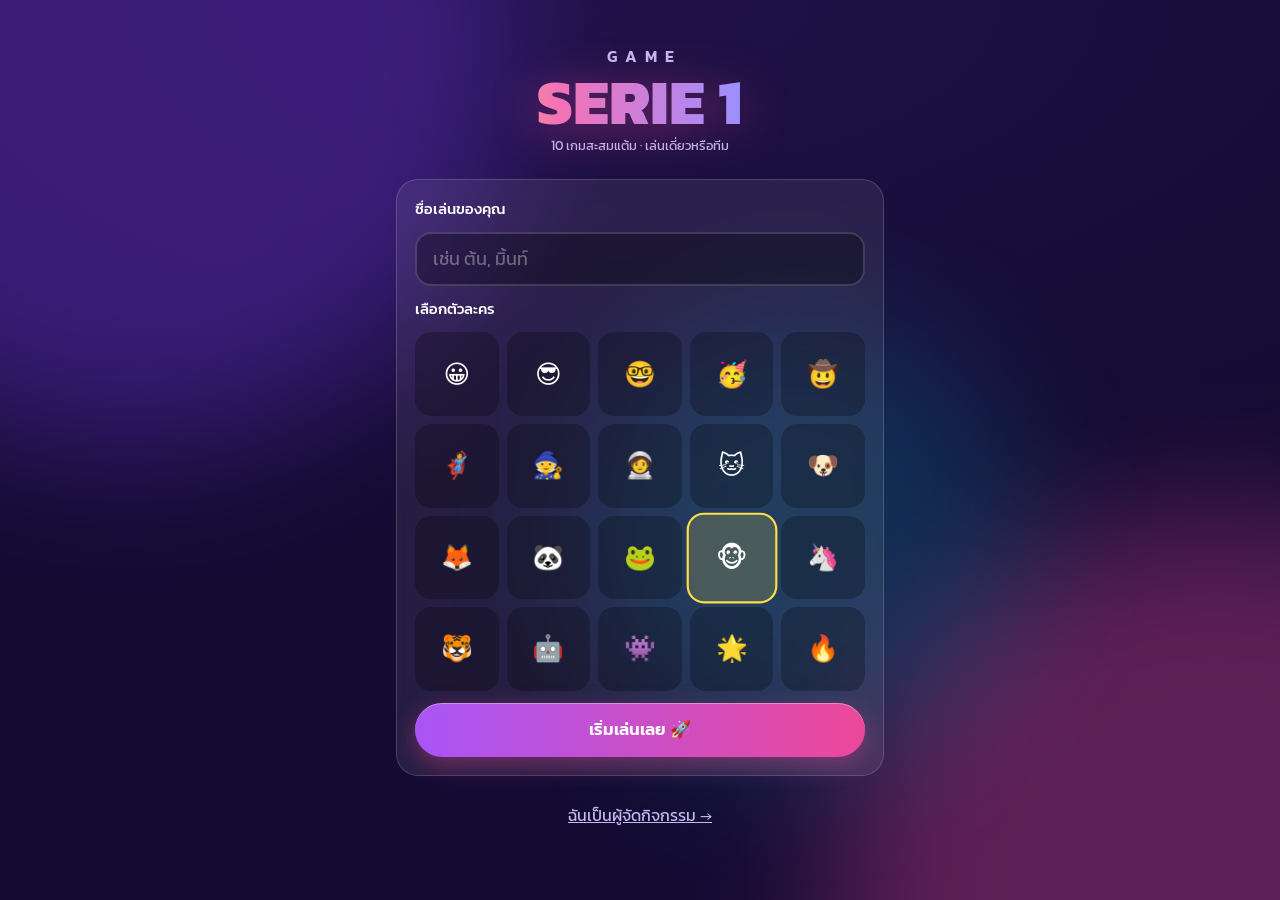
==== index.html @ 81ea7cb1 "Add Game Serie 1: 10 mobile score-collecting mini-games for training events Static PWA (no build ste" ====
<!doctype html>
<html lang="th">
<head>
<meta charset="utf-8">
<meta name="viewport" content="width=device-width, initial-scale=1, viewport-fit=cover">
<meta name="theme-color" content="#140b33">
<title>Game Serie 1 — เกมสะสมแต้มสำหรับงานอบรม</title>
<meta name="description" content="10 มินิเกมสะสมคะแนนสำหรับกิจกรรมฝึกอบรม เล่นเดี่ยวหรือเล่นเป็นทีมได้บนมือถือ">
<link rel="manifest" href="manifest.webmanifest">
<link rel="icon" href="icon.svg" type="image/svg+xml">
<link rel="apple-touch-icon" href="icon.svg">
<link rel="preconnect" href="https://fonts.googleapis.com">
<link rel="preconnect" href="https://fonts.gstatic.com" crossorigin>
<link href="https://fonts.googleapis.com/css2?family=Kanit:wght@400;500;600;800&display=swap" rel="stylesheet">
<link rel="stylesheet" href="css/style.css">
</head>
<body>
<div class="bg" aria-hidden="true"><i></i><i></i><i></i></div>
<main id="app"></main>
<canvas id="fx" aria-hidden="true"></canvas>
<div id="toast" role="status" aria-live="polite"></div>
<noscript>กรุณาเปิดใช้งาน JavaScript เพื่อเล่นเกม</noscript>
<script src="config.js"></script>
<script src="js/vendor/qrcode.js"></script>
<script type="module" src="js/app.js"></script>
</body>
</html>
---- css/style.css ----
/* Game Serie 1 — design system
   โทน: กลางคืนสีม่วงน้ำเงิน + สีสดแบบนีออนรายเกม, กระจกฝ้า, มุมโค้งใหญ่ */
:root {
  --bg: #140b33; --bg2: #1f1147; --ink: #fff; --mute: #c4b8ee;
  --glass: rgb(255 255 255 / .08); --line: rgb(255 255 255 / .16);
  --pri-a: #a855f7; --pri-b: #ec4899; --gold: #fde047; --ok: #22c55e; --no: #ef4444;
  --r: 22px; --tap: 48px;
  --font: 'Kanit', 'Noto Sans Thai', 'Sarabun', system-ui, -apple-system, sans-serif;
  color-scheme: dark;
}
*, *::before, *::after { box-sizing: border-box; }
html { -webkit-text-size-adjust: 100%; }
body {
  margin: 0; min-height: 100dvh; background: var(--bg); color: var(--ink);
  font: 400 1rem/1.45 var(--font); overflow-wrap: anywhere;
  -webkit-tap-highlight-color: transparent; overscroll-behavior: none;
}
h1, h2, p { margin: 0; }
h1, h2 { text-wrap: balance; line-height: 1.2; }
button, input { font: inherit; color: inherit; }
button { cursor: pointer; border: 0; background: none; padding: 0; touch-action: manipulation; }
a { color: inherit; text-decoration: none; }
small { color: var(--mute); font-size: .82rem; }
[hidden] { display: none !important; }
:focus-visible { outline: 3px solid var(--gold); outline-offset: 2px; }

/* พื้นหลังเรืองแสง */
.bg { position: fixed; inset: 0; z-index: -1; overflow: hidden; background: radial-gradient(120% 80% at 50% 0%, var(--bg2), var(--bg) 70%); }
.bg i { position: absolute; width: 60vmax; aspect-ratio: 1; border-radius: 50%; filter: blur(70px); opacity: .34; }
.bg i:nth-child(1) { background: #7c3aed; top: -25vmax; left: -20vmax; }
.bg i:nth-child(2) { background: #ec4899; bottom: -30vmax; right: -25vmax; }
.bg i:nth-child(3) { background: #06b6d4; top: 35%; left: 45%; width: 35vmax; opacity: .2; }
@media (prefers-reduced-motion: no-preference) {
  .bg i { animation: drift 18s ease-in-out infinite alternate; }
  .bg i:nth-child(2) { animation-duration: 23s; animation-direction: alternate-reverse; }
}
@keyframes drift { to { translate: 8vmax 6vmax; scale: 1.15; } }

#app { max-width: 520px; margin: 0 auto; }
.screen {
  min-height: 100dvh; display: flex; flex-direction: column; gap: 16px;
  padding: max(16px, env(safe-area-inset-top)) max(16px, env(safe-area-inset-right)) calc(96px + env(safe-area-inset-bottom)) max(16px, env(safe-area-inset-left));
}
.screen.center { justify-content: center; padding-bottom: 32px; }
.stack { display: flex; flex-direction: column; gap: 12px; }
.center-t { text-align: center; align-items: center; }
.center-t > .btn { align-self: stretch; }

.card { background: var(--glass); border: 1px solid var(--line); border-radius: var(--r); padding: 18px; backdrop-filter: blur(14px); -webkit-backdrop-filter: blur(14px); }
.glow { background: linear-gradient(135deg, rgb(168 85 247 / .35), rgb(236 72 153 / .28)); box-shadow: 0 12px 40px rgb(168 85 247 / .28); }
.h { font-size: 1.05rem; font-weight: 600; color: var(--mute); }
.h1 { font-size: 1.6rem; font-weight: 800; }
.hint { color: var(--mute); font-size: .88rem; text-align: center; text-wrap: pretty; }
.link { text-align: center; color: var(--mute); padding: 12px; text-decoration: underline; }
.err { color: #fda4af; min-height: 1.3em; font-size: .9rem; }
.lbl { font-weight: 500; font-size: .95rem; }

/* โลโก้ */
.logo { text-align: center; display: grid; gap: 2px; margin-bottom: 8px; }
.logo span { letter-spacing: .5em; font-weight: 600; color: var(--mute); padding-left: .5em; }
.logo b { font-size: clamp(2.6rem, 14vw, 4rem); font-weight: 800; line-height: 1; background: linear-gradient(90deg, #fde047, #f472b6, #a78bfa, #38bdf8); -webkit-background-clip: text; background-clip: text; color: transparent; filter: drop-shadow(0 6px 24px rgb(236 72 153 / .45)); }

/* ปุ่ม / ฟอร์ม */
.btn {
  display: flex; align-items: center; justify-content: center; gap: 8px; min-height: 54px; padding: 12px 20px;
  border-radius: 999px; font-weight: 600; font-size: 1.05rem; text-align: center; transition: scale .12s, filter .12s;
}
.btn:active { scale: .96; filter: brightness(1.15); }
.btn.primary { background: linear-gradient(90deg, var(--pri-a), var(--pri-b)); box-shadow: 0 8px 24px rgb(236 72 153 / .4), inset 0 1px 0 rgb(255 255 255 / .35); }
.btn.ghost { background: var(--glass); border: 1px solid var(--line); }
.btn.danger { color: #fda4af; min-height: var(--tap); font-size: .95rem; font-weight: 500; }
.btn.sm { min-height: var(--tap); font-size: .95rem; padding: 8px 18px; }
.row-btns { display: flex; gap: 10px; justify-content: center; flex-wrap: wrap; }
.icon-btn { display: grid; place-items: center; width: var(--tap); height: var(--tap); flex: none; border-radius: 50%; background: var(--glass); border: 1px solid var(--line); font-size: 1.2rem; }
.inp { width: 100%; min-height: 54px; padding: 10px 16px; border-radius: 16px; background: rgb(0 0 0 / .3); border: 2px solid var(--line); font-size: 1.1rem; }
.inp:focus { border-color: var(--pri-a); outline: none; }
.inp::placeholder { color: rgb(255 255 255 / .35); }
.code-inp { text-align: center; font-size: 1.8rem; font-weight: 800; letter-spacing: .3em; text-transform: uppercase; }
input[type=range] { width: 100%; height: var(--tap); accent-color: var(--pri-b); }

.avatars { display: grid; grid-template-columns: repeat(5, 1fr); gap: 8px; }
.av { aspect-ratio: 1; min-height: var(--tap); border-radius: 16px; font-size: 1.6rem; background: rgb(0 0 0 / .25); border: 2px solid transparent; }
.av[aria-checked=true] { border-color: var(--gold); background: rgb(253 224 71 / .18); scale: 1.08; }

.seg { display: flex; padding: 4px; gap: 4px; border-radius: 999px; background: rgb(0 0 0 / .3); border: 1px solid var(--line); }
.seg button { flex: 1; min-height: 44px; border-radius: 999px; font-weight: 500; color: var(--mute); }
.seg button[aria-selected=true], .seg button[aria-checked=true] { background: linear-gradient(90deg, var(--pri-a), var(--pri-b)); color: #fff; }
.stepper { display: flex; align-items: center; justify-content: center; gap: 24px; }
.stepper b { font-size: 2rem; min-width: 2ch; text-align: center; }

.chip { display: inline-flex; align-items: center; gap: 4px; padding: 2px 10px; border-radius: 999px; font-size: .82rem; font-weight: 500; color: var(--c); background: color-mix(in srgb, var(--c) 18%, transparent); border: 1px solid color-mix(in srgb, var(--c) 50%, transparent); }
.badge { display: inline-block; padding: 4px 14px; border-radius: 999px; background: var(--gold); color: #422006; font-weight: 600; }

/* แถบเมนูล่าง */
.tabbar {
  position: fixed; left: 50%; translate: -50% 0; bottom: 0; z-index: 5; width: min(100%, 520px);
  display: grid; grid-template-columns: repeat(4, 1fr); padding: 8px 12px calc(8px + env(safe-area-inset-bottom));
  background: rgb(20 11 51 / .82); backdrop-filter: blur(18px); -webkit-backdrop-filter: blur(18px); border-top: 1px solid var(--line);
}
.tabbar a { display: grid; justify-items: center; gap: 0; min-height: 52px; padding: 4px; border-radius: 16px; font-size: .78rem; color: var(--mute); }
.tabbar a span { font-size: 1.4rem; line-height: 1.2; filter: grayscale(.7); }
.tabbar a[aria-current] { color: #fff; background: var(--glass); font-weight: 600; }
.tabbar a[aria-current] span { filter: none; }

/* หน้าเกม */
.hero { display: flex; align-items: center; justify-content: space-between; gap: 12px; }
.me { display: flex; align-items: center; gap: 12px; min-width: 0; min-height: var(--tap); }
.me b { display: block; font-size: 1.15rem; line-height: 1.2; }
.ava { display: grid; place-items: center; flex: none; width: 52px; height: 52px; border-radius: 50%; font-size: 1.7rem; background: linear-gradient(135deg, var(--pri-a), var(--pri-b)); box-shadow: 0 4px 16px rgb(168 85 247 / .5); }
.ava.sm { width: 36px; height: 36px; font-size: 1.15rem; box-shadow: none; background: rgb(255 255 255 / .12); }
.ava.big { width: 68px; height: 68px; font-size: 2.2rem; }
.total { display: flex; align-items: center; justify-content: space-between; gap: 16px; }
.total b { display: block; font-size: 2.4rem; font-weight: 800; line-height: 1.1; font-variant-numeric: tabular-nums; color: var(--gold); text-shadow: 0 2px 18px rgb(253 224 71 / .45); }
.prog { flex: 1; max-width: 46%; text-align: right; }
.bar { display: block; height: 8px; border-radius: 99px; background: rgb(0 0 0 / .35); overflow: hidden; margin-top: 6px; }
.bar i { display: block; height: 100%; border-radius: 99px; background: linear-gradient(90deg, var(--c, #fde047), var(--c, #f472b6)); transition: width .5s; }

.games { display: grid; grid-template-columns: repeat(2, minmax(0, 1fr)); gap: 12px; }
.game {
  position: relative; display: flex; flex-direction: column; gap: 2px; min-height: 168px; padding: 14px; border-radius: var(--r); overflow: hidden;
  background: linear-gradient(145deg, var(--a), var(--b)); box-shadow: 0 10px 26px color-mix(in srgb, var(--b) 40%, transparent), inset 0 1px 0 rgb(255 255 255 / .4);
  transition: scale .12s;
}
.game::before { content: ''; position: absolute; width: 130px; aspect-ratio: 1; right: -40px; top: -40px; border-radius: 50%; background: rgb(255 255 255 / .18); }
.game:active { scale: .96; }
.g-ico { font-size: 2.6rem; line-height: 1.1; filter: drop-shadow(0 4px 6px rgb(0 0 0 / .3)); }
.g-tag { position: absolute; top: 12px; right: 12px; padding: 2px 10px; border-radius: 99px; background: rgb(0 0 0 / .28); font-size: .72rem; }
.game b { font-size: 1.08rem; font-weight: 600; line-height: 1.25; text-shadow: 0 1px 4px rgb(0 0 0 / .3); }
.game small { color: rgb(255 255 255 / .88); line-height: 1.3; font-size: .78rem; }
.g-best { margin-top: auto; padding-top: 6px; font-size: .82rem; font-weight: 500; font-variant-numeric: tabular-nums; }
.stars { color: var(--gold); letter-spacing: 1px; }
@media (prefers-reduced-motion: no-preference) {
  .game { animation: rise .45s both; animation-delay: calc(var(--i) * 40ms); }
  .pop { animation: pop .3s cubic-bezier(.3, 1.5, .5, 1) both; }
}
@keyframes rise { from { opacity: 0; translate: 0 18px; } }
@keyframes pop { from { opacity: 0; scale: .85; } }

/* ---------- เล่นเกม ---------- */
.play { padding-bottom: max(16px, env(safe-area-inset-bottom)); gap: 10px; height: 100dvh; }
.hud { display: flex; align-items: center; gap: 12px; }
.hud-t { flex: 1; min-width: 0; }
.hud-t b { display: block; font-size: 1.05rem; font-weight: 600; }
.hud-t small { display: block; min-height: 1.3em; color: var(--gold); }
.hud-s { text-align: right; }
.hud-s small { display: block; line-height: 1; }
.hud-s b { display: inline-block; font-size: 1.7rem; font-weight: 800; line-height: 1.1; font-variant-numeric: tabular-nums; color: var(--gold); }
.bump { animation: bump .25s; }
@keyframes bump { 40% { scale: 1.3; } }
.tbar { height: 10px; border-radius: 99px; background: rgb(0 0 0 / .35); overflow: hidden; }
.tbar i { display: block; height: 100%; border-radius: 99px; transform-origin: left; transform: scaleX(0); background: linear-gradient(90deg, var(--a), var(--b)); transition: transform .1s linear; }
.tbar i.low { background: var(--no); }
.stage { flex: 1; min-height: 0; display: flex; flex-direction: column; justify-content: center; gap: 14px; position: relative; }
.shake { animation: shake .3s; }
@keyframes shake { 25% { translate: -7px 0; } 50% { translate: 7px 0; } 75% { translate: -4px 0; } }
.float { position: fixed; z-index: 20; pointer-events: none; font-weight: 800; font-size: 1.6rem; translate: -50% -50%; text-shadow: 0 2px 8px rgb(0 0 0 / .6); animation: floatUp .8s ease-out forwards; }
@keyframes floatUp { to { translate: -50% -110px; opacity: 0; } }

.intro, .result { text-align: center; display: flex; flex-direction: column; align-items: center; gap: 10px; }
.intro > .btn, .result .stack { align-self: stretch; }
.intro-ico { display: grid; place-items: center; width: 96px; height: 96px; border-radius: 30px; font-size: 3.4rem; background: linear-gradient(145deg, var(--a), var(--b)); box-shadow: 0 12px 32px color-mix(in srgb, var(--b) 50%, transparent); }
.intro h1 { font-size: 1.7rem; font-weight: 800; }
.intro p { color: #e9e3ff; text-wrap: pretty; }
.goal { display: flex; gap: 8px; flex-wrap: wrap; justify-content: center; font-size: .8rem; }
.goal > span { padding: 4px 10px; border-radius: 99px; background: rgb(0 0 0 / .3); }
.count { align-self: center; font-size: 8rem; font-weight: 800; line-height: 1; background: linear-gradient(180deg, #fff, var(--gold)); -webkit-background-clip: text; background-clip: text; color: transparent; }
.r-stars { font-size: 3.4rem; line-height: 1; color: rgb(255 255 255 / .18); display: flex; gap: 6px; }
.r-stars .on { color: var(--gold); text-shadow: 0 0 24px rgb(253 224 71 / .7); }
@media (prefers-reduced-motion: no-preference) { .r-stars .on { animation: pop .4s cubic-bezier(.3, 1.8, .5, 1) both; animation-delay: calc(var(--d) * .18s + .2s); } }
.r-score { font-size: 4rem; font-weight: 800; line-height: 1; font-variant-numeric: tabular-nums; }
.r-total b { color: var(--gold); }

/* องค์ประกอบร่วมของเกม */
.q-card { padding: 20px; border-radius: var(--r); text-align: center; background: linear-gradient(145deg, color-mix(in srgb, var(--a) 55%, transparent), color-mix(in srgb, var(--b) 45%, transparent)); border: 1px solid var(--line); }
.q-card p { font-size: 1.25rem; font-weight: 600; text-wrap: balance; }
.opts { display: grid; gap: 10px; }
.opts.two { grid-template-columns: 1fr 1fr; }
.opt { min-height: 58px; padding: 10px 16px; border-radius: 18px; font-size: 1.02rem; font-weight: 500; text-align: left; background: var(--glass); border: 2px solid var(--line); transition: scale .1s, background .15s; }
.opt:active { scale: .97; }
.opt.num, .opt.swatch { text-align: center; font-size: 1.5rem; font-weight: 800; min-height: 76px; }
.opt.swatch { display: flex; align-items: center; justify-content: center; gap: 10px; font-size: 1.2rem; font-weight: 600; }
.opt.swatch i { width: 30px; height: 30px; border-radius: 50%; border: 2px solid #fff; }
.opt.ok { background: var(--ok); border-color: #bbf7d0; color: #052e16; }
.opt.no { background: var(--no); border-color: #fecaca; }
.opt:disabled:not(.ok, .no) { opacity: .5; }
.big-q { text-align: center; font-size: clamp(3rem, 18vw, 5rem); font-weight: 800; line-height: 1.3; padding: 16px 0; }
.big-q.stroke { text-shadow: 0 4px 24px rgb(0 0 0 / .5); }

/* จับคู่ */
.mem-grid { display: grid; grid-template-columns: repeat(4, 1fr); gap: 10px; perspective: 800px; }
.mem { aspect-ratio: 3/4; }
.mem-in { position: relative; display: block; width: 100%; height: 100%; transform-style: preserve-3d; transition: transform .3s; }
.mem.on .mem-in { transform: rotateY(180deg); }
.mem-f, .mem-b { position: absolute; inset: 0; display: grid; place-items: center; border-radius: 16px; backface-visibility: hidden; -webkit-backface-visibility: hidden; font-size: 2.2rem; }
.mem-f { background: linear-gradient(145deg, var(--a), var(--b)); font-weight: 800; color: rgb(255 255 255 / .6); box-shadow: inset 0 1px 0 rgb(255 255 255 / .4); }
.mem-b { background: #fff; transform: rotateY(180deg); }
.mem.done .mem-b { background: #bbf7d0; box-shadow: 0 0 0 3px var(--ok); }

/* ปฏิกิริยา */
.react-pad { flex: 1; display: flex; flex-direction: column; align-items: center; justify-content: center; gap: 8px; border-radius: 32px; border: 3px solid var(--line); background: var(--glass); touch-action: none; user-select: none; -webkit-user-select: none; }
.react-pad b { font-size: 3.4rem; font-weight: 800; }
.react-pad small { color: #fff; font-size: 1rem; }
.react-pad.wait { background: #b91c1c; }
.react-pad.go { background: #16a34a; box-shadow: 0 0 60px rgb(34 197 94 / .7); }
.react-pad.early { background: #92400e; }
.react-pad.hit { background: #1d4ed8; }

/* สลับอักษร */
.slots, .tiles { display: flex; flex-wrap: wrap; justify-content: center; gap: 8px; }
.slot { display: grid; place-items: center; min-width: 46px; height: 58px; padding: 0 6px; border-radius: 12px; border: 2px dashed var(--line); font-size: 1.7rem; font-weight: 600; }
.slot.fill { border-style: solid; background: rgb(255 255 255 / .14); }
.slots.ok .slot { background: var(--ok); border-color: #bbf7d0; }
.tile { min-width: 56px; height: 64px; padding: 0 10px; border-radius: 16px; font-size: 1.9rem; font-weight: 600; color: #1e1b4b; background: #fff; box-shadow: 0 5px 0 #a5b4fc; }
.tile:active { translate: 0 3px; box-shadow: 0 2px 0 #a5b4fc; }
.tile:disabled { opacity: .18; box-shadow: none; }

/* จำลำดับ */
.seq-msg { text-align: center; font-size: 1.3rem; font-weight: 600; min-height: 1.6em; }
.seq-grid { display: grid; grid-template-columns: repeat(3, 1fr); gap: 12px; }
.seq { aspect-ratio: 1; border-radius: 26px; font-size: 3rem; background: var(--glass); border: 2px solid var(--line); opacity: .55; transition: scale .1s, opacity .1s; touch-action: none; }
.seq.lit { opacity: 1; scale: 1.08; background: rgb(255 255 255 / .9); box-shadow: 0 0 40px #fff; }
.seq.wrong { background: var(--no); opacity: 1; }

/* ตาไว */
.odd-grid { display: grid; grid-template-columns: repeat(var(--n), 1fr); gap: 8px; padding: 12px; border-radius: var(--r); background: rgb(0 0 0 / .28); }
.odd { aspect-ratio: 1; border-radius: 14px; touch-action: none; }

/* ล่าดาว */
.field { position: relative; flex: 1; border-radius: var(--r); background: rgb(0 0 0 / .28); border: 1px solid var(--line); overflow: hidden; touch-action: none; }
.target { position: absolute; width: 68px; height: 68px; font-size: 2.9rem; line-height: 1; display: grid; place-items: center; touch-action: none; animation: blink linear both; }
@keyframes blink { 0% { scale: 0; } 12% { scale: 1.1; } 20%, 80% { scale: 1; opacity: 1; } 100% { scale: .3; opacity: 0; } }
.target.hit { animation: none; scale: 1.6; opacity: 0; transition: scale .15s, opacity .15s; }

/* เรียงเลข */
.ord-grid { display: grid; grid-template-columns: repeat(5, 1fr); gap: 8px; }
.ord { aspect-ratio: 1; border-radius: 16px; font-size: 1.5rem; font-weight: 800; background: linear-gradient(145deg, color-mix(in srgb, var(--a) 70%, #000), color-mix(in srgb, var(--b) 60%, #000)); box-shadow: inset 0 1px 0 rgb(255 255 255 / .3); touch-action: none; }
.ord:disabled { background: rgb(255 255 255 / .06); color: transparent; box-shadow: none; }

/* ---------- ห้อง / กระดาน ---------- */
.code { font-size: clamp(2.6rem, 15vw, 4rem); font-weight: 800; letter-spacing: .18em; padding-left: .18em; line-height: 1.1; color: var(--gold); text-shadow: 0 4px 24px rgb(253 224 71 / .4); }
.teams { display: grid; grid-template-columns: repeat(3, 1fr); gap: 8px; align-self: stretch; }
.team { display: grid; justify-items: center; padding: 8px 4px; min-height: 72px; border-radius: 16px; font-size: .86rem; font-weight: 500; background: color-mix(in srgb, var(--c) 14%, transparent); border: 2px solid color-mix(in srgb, var(--c) 35%, transparent); }
.team span { font-size: 1.8rem; line-height: 1.2; }
.team[aria-checked=true] { background: var(--c); color: #1e1b4b; border-color: #fff; scale: 1.05; font-weight: 600; }

.ranks { list-style: none; margin: 0; padding: 0; display: grid; gap: 8px; }
.rank { display: flex; align-items: center; gap: 10px; padding: 10px 14px; border-radius: 18px; background: var(--glass); border: 1px solid var(--line); border-left: 5px solid var(--c, var(--line)); }
.rank.me { background: rgb(253 224 71 / .16); border-color: var(--gold); }
.pos { flex: none; width: 34px; text-align: center; font-size: 1.3rem; font-weight: 800; }
.who { flex: 1; min-width: 0; display: flex; align-items: center; gap: 8px; flex-wrap: wrap; }
.grow { flex: 1; min-width: 0; display: block; }
.grow small { display: block; }
.rank > b { font-size: 1.25rem; font-weight: 800; font-variant-numeric: tabular-nums; color: var(--gold); }
.live { font-size: .8rem; color: #f87171; vertical-align: middle; }

.qr { width: min(64vw, 260px); aspect-ratio: 1; padding: 10px; border-radius: 20px; background: #fff; }
.qr svg { display: block; width: 100%; height: 100%; }
.bonus summary { min-height: var(--tap); display: flex; align-items: center; font-weight: 600; cursor: pointer; }
.bn-row { display: flex; align-items: center; gap: 6px; flex-wrap: wrap; padding: 8px 0; border-top: 1px solid var(--line); }
.bn-row > span { flex: 1 1 100%; font-weight: 500; color: var(--c); }
.pill { flex: 1; min-height: 44px; min-width: 44px; padding: 0 6px; border-radius: 12px; background: rgb(0 0 0 / .3); border: 1px solid var(--line); font-weight: 600; font-variant-numeric: tabular-nums; }
.pill.val { flex: 1.4; color: var(--gold); border-color: var(--gold); }

.host { gap: 20px; }
.host-join { display: flex; flex-direction: column; gap: 10px; }
.host-board { display: flex; flex-direction: column; gap: 12px; }
/* จอโปรเจกเตอร์ / แท็บเล็ต: QR ซ้าย คะแนนขวา */
@media (min-width: 900px) {
  body.wide #app { max-width: 1280px; }
  body.wide .host { display: grid; grid-template-columns: 380px 1fr; align-items: start; gap: 32px; padding-top: 32px; }
  body.wide .host-join { position: sticky; top: 32px; }
  body.wide .host-board .rank { padding: 16px 22px; font-size: 1.3rem; }
  body.wide .host-board .rank > b { font-size: 2rem; }
  body.wide .host-board .pos { font-size: 1.8rem; width: 48px; }
}

#fx { position: fixed; inset: 0; width: 100%; height: 100%; pointer-events: none; z-index: 30; }
#toast { position: fixed; left: 50%; bottom: calc(110px + env(safe-area-inset-bottom)); translate: -50% 20px; z-index: 40; padding: 10px 20px; border-radius: 99px; background: #fff; color: #1e1b4b; font-weight: 500; opacity: 0; pointer-events: none; transition: opacity .2s, translate .2s; max-width: 90vw; }
#toast.show { opacity: 1; translate: -50% 0; }
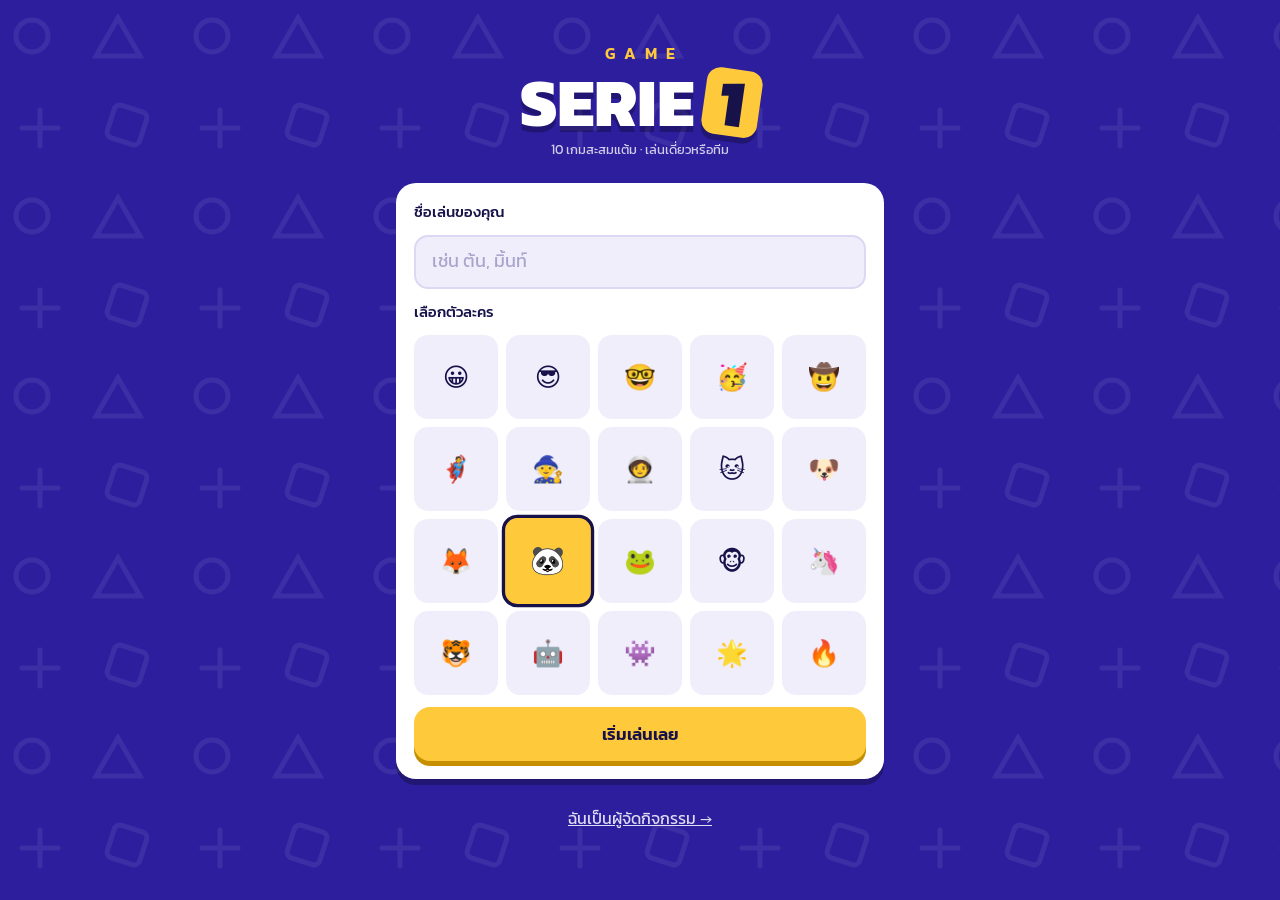
==== commit 0e8d60a3: "Redesign UI as flat game-show style and add live polls/surveys - New design system: flat saturated c" ====
--- a/index.html
+++ b/index.html
@@ -3,7 +3,7 @@
 <head>
 <meta charset="utf-8">
 <meta name="viewport" content="width=device-width, initial-scale=1, viewport-fit=cover">
-<meta name="theme-color" content="#140b33">
+<meta name="theme-color" content="#2d1e9e">
 <title>Game Serie 1 — เกมสะสมแต้มสำหรับงานอบรม</title>
 <meta name="description" content="10 มินิเกมสะสมคะแนนสำหรับกิจกรรมฝึกอบรม เล่นเดี่ยวหรือเล่นเป็นทีมได้บนมือถือ">
 <link rel="manifest" href="manifest.webmanifest">
@@ -15,7 +15,6 @@
 <link rel="stylesheet" href="css/style.css">
 </head>
 <body>
-<div class="bg" aria-hidden="true"><i></i><i></i><i></i></div>
 <main id="app"></main>
 <canvas id="fx" aria-hidden="true"></canvas>
 <div id="toast" role="status" aria-live="polite"></div>
--- a/css/style.css
+++ b/css/style.css
@@ -1,270 +1,325 @@
-/* Game Serie 1 — design system
-   โทน: กลางคืนสีม่วงน้ำเงิน + สีสดแบบนีออนรายเกม, กระจกฝ้า, มุมโค้งใหญ่ */
+/* Game Serie 1 — design system v2 "เกมโชว์"
+   สีแบนสด ไม่มี gradient / กระจกฝ้า · การ์ดขาว ขอบล่างหนาแบบปุ่มกดได้ · ไอคอนวาดเอง */
 :root {
-  --bg: #140b33; --bg2: #1f1147; --ink: #fff; --mute: #c4b8ee;
-  --glass: rgb(255 255 255 / .08); --line: rgb(255 255 255 / .16);
-  --pri-a: #a855f7; --pri-b: #ec4899; --gold: #fde047; --ok: #22c55e; --no: #ef4444;
-  --r: 22px; --tap: 48px;
+  --ink: #17124a; --ink2: #6a6696; --paper: #fff; --soft: #f1eefc; --line: #ddd7f3;
+  --bg: #2d1e9e;
+  --red: #e03131; --blue: #1c8ef0; --yellow: #ffc93c; --green: #12a65c; --pink: #e6399b; --orange: #ff5a1f;
+  --edge: rgb(0 0 0 / .28);            /* ขอบล่างหนาของทุกอย่างที่ "กดได้" */
+  --r: 20px; --tap: 48px;
+  --spring: cubic-bezier(.3, 1.6, .5, 1);
   --font: 'Kanit', 'Noto Sans Thai', 'Sarabun', system-ui, -apple-system, sans-serif;
-  color-scheme: dark;
 }
 *, *::before, *::after { box-sizing: border-box; }
 html { -webkit-text-size-adjust: 100%; }
 body {
-  margin: 0; min-height: 100dvh; background: var(--bg); color: var(--ink);
-  font: 400 1rem/1.45 var(--font); overflow-wrap: anywhere;
+  margin: 0; min-height: 100dvh; color: #fff; font: 400 1rem/1.45 var(--font); overflow-wrap: anywhere;
+  background-color: var(--bg); transition: background-color .35s;
+  /* ลายเรขาคณิตจาง ๆ แทนพื้นเรียบ */
+  background-image: url("data:image/svg+xml,%3Csvg xmlns='http://www.w3.org/2000/svg' width='180' height='180' fill='none' stroke='%23fff' stroke-opacity='.07' stroke-width='5'%3E%3Ccircle cx='32' cy='36' r='16'/%3E%3Cpath d='M118 18l22 38H96z'/%3E%3Cpath d='M22 128h36M40 110v36' stroke-linecap='round'/%3E%3Crect x='110' y='108' width='34' height='34' rx='6' transform='rotate(18 127 125)'/%3E%3C/svg%3E");
   -webkit-tap-highlight-color: transparent; overscroll-behavior: none;
 }
 h1, h2, p { margin: 0; }
 h1, h2 { text-wrap: balance; line-height: 1.2; }
-button, input { font: inherit; color: inherit; }
+button, input, textarea { font: inherit; color: inherit; }
 button { cursor: pointer; border: 0; background: none; padding: 0; touch-action: manipulation; }
 a { color: inherit; text-decoration: none; }
-small { color: var(--mute); font-size: .82rem; }
+small { font-size: .82rem; opacity: .78; }
 [hidden] { display: none !important; }
-:focus-visible { outline: 3px solid var(--gold); outline-offset: 2px; }
-
-/* พื้นหลังเรืองแสง */
-.bg { position: fixed; inset: 0; z-index: -1; overflow: hidden; background: radial-gradient(120% 80% at 50% 0%, var(--bg2), var(--bg) 70%); }
-.bg i { position: absolute; width: 60vmax; aspect-ratio: 1; border-radius: 50%; filter: blur(70px); opacity: .34; }
-.bg i:nth-child(1) { background: #7c3aed; top: -25vmax; left: -20vmax; }
-.bg i:nth-child(2) { background: #ec4899; bottom: -30vmax; right: -25vmax; }
-.bg i:nth-child(3) { background: #06b6d4; top: 35%; left: 45%; width: 35vmax; opacity: .2; }
-@media (prefers-reduced-motion: no-preference) {
-  .bg i { animation: drift 18s ease-in-out infinite alternate; }
-  .bg i:nth-child(2) { animation-duration: 23s; animation-direction: alternate-reverse; }
-}
-@keyframes drift { to { translate: 8vmax 6vmax; scale: 1.15; } }
+:focus-visible { outline: 3px solid var(--yellow); outline-offset: 2px; }
+.card :focus-visible, .tabbar :focus-visible { outline-color: var(--ink); }
+.ic { width: 1em; height: 1em; display: inline-block; vertical-align: -.14em; flex: none; font-family: var(--font); }
+.bg { display: none; }
+
+/* เปลี่ยนหน้าแบบลื่น */
+::view-transition-old(root), ::view-transition-new(root) { animation-duration: .18s; }
 
 #app { max-width: 520px; margin: 0 auto; }
 .screen {
   min-height: 100dvh; display: flex; flex-direction: column; gap: 16px;
-  padding: max(16px, env(safe-area-inset-top)) max(16px, env(safe-area-inset-right)) calc(96px + env(safe-area-inset-bottom)) max(16px, env(safe-area-inset-left));
+  padding: max(16px, env(safe-area-inset-top)) max(16px, env(safe-area-inset-right)) calc(104px + env(safe-area-inset-bottom)) max(16px, env(safe-area-inset-left));
 }
 .screen.center { justify-content: center; padding-bottom: 32px; }
 .stack { display: flex; flex-direction: column; gap: 12px; }
 .center-t { text-align: center; align-items: center; }
 .center-t > .btn { align-self: stretch; }
 
-.card { background: var(--glass); border: 1px solid var(--line); border-radius: var(--r); padding: 18px; backdrop-filter: blur(14px); -webkit-backdrop-filter: blur(14px); }
-.glow { background: linear-gradient(135deg, rgb(168 85 247 / .35), rgb(236 72 153 / .28)); box-shadow: 0 12px 40px rgb(168 85 247 / .28); }
-.h { font-size: 1.05rem; font-weight: 600; color: var(--mute); }
-.h1 { font-size: 1.6rem; font-weight: 800; }
-.hint { color: var(--mute); font-size: .88rem; text-align: center; text-wrap: pretty; }
-.link { text-align: center; color: var(--mute); padding: 12px; text-decoration: underline; }
-.err { color: #fda4af; min-height: 1.3em; font-size: .9rem; }
+.card { background: var(--paper); color: var(--ink); border-radius: var(--r); padding: 18px; box-shadow: 0 6px 0 var(--edge); }
+.card h2 { font-size: 1.2rem; font-weight: 600; }
+.h { font-size: 1rem; font-weight: 600; letter-spacing: .04em; opacity: .8; }
+.h1 { font-size: 1.7rem; font-weight: 800; }
+.sub { margin-top: -10px; opacity: .8; }
+.hint { font-size: .9rem; text-align: center; text-wrap: pretty; opacity: .8; }
+.link { text-align: center; padding: 12px; text-decoration: underline; opacity: .85; }
+.err { color: var(--red); min-height: 1.3em; font-size: .9rem; font-weight: 500; }
 .lbl { font-weight: 500; font-size: .95rem; }
 
-/* โลโก้ */
-.logo { text-align: center; display: grid; gap: 2px; margin-bottom: 8px; }
-.logo span { letter-spacing: .5em; font-weight: 600; color: var(--mute); padding-left: .5em; }
-.logo b { font-size: clamp(2.6rem, 14vw, 4rem); font-weight: 800; line-height: 1; background: linear-gradient(90deg, #fde047, #f472b6, #a78bfa, #38bdf8); -webkit-background-clip: text; background-clip: text; color: transparent; filter: drop-shadow(0 6px 24px rgb(236 72 153 / .45)); }
-
-/* ปุ่ม / ฟอร์ม */
+/* โลโก้: ตัวหนาเงาแข็ง + ป้ายเลข 1 เอียง */
+.logo { text-align: center; display: grid; gap: 4px; margin-bottom: 8px; }
+.logo span { letter-spacing: .55em; font-weight: 600; padding-left: .55em; color: var(--yellow); }
+.logo b { font-size: clamp(2.8rem, 15vw, 4.2rem); font-weight: 800; line-height: 1; text-shadow: 0 6px 0 var(--edge); }
+.logo b i { display: inline-block; font-style: normal; margin-left: .15em; padding: 0 .22em; border-radius: .2em; background: var(--yellow); color: var(--ink); rotate: 8deg; text-shadow: none; box-shadow: 0 6px 0 var(--edge); }
+
+/* ปุ่ม: หนา กดแล้วยุบ */
 .btn {
-  display: flex; align-items: center; justify-content: center; gap: 8px; min-height: 54px; padding: 12px 20px;
-  border-radius: 999px; font-weight: 600; font-size: 1.05rem; text-align: center; transition: scale .12s, filter .12s;
-}
-.btn:active { scale: .96; filter: brightness(1.15); }
-.btn.primary { background: linear-gradient(90deg, var(--pri-a), var(--pri-b)); box-shadow: 0 8px 24px rgb(236 72 153 / .4), inset 0 1px 0 rgb(255 255 255 / .35); }
-.btn.ghost { background: var(--glass); border: 1px solid var(--line); }
-.btn.danger { color: #fda4af; min-height: var(--tap); font-size: .95rem; font-weight: 500; }
-.btn.sm { min-height: var(--tap); font-size: .95rem; padding: 8px 18px; }
+  display: flex; align-items: center; justify-content: center; gap: 8px; min-height: 54px; padding: 10px 20px;
+  border-radius: 16px; font-weight: 600; font-size: 1.08rem; text-align: center;
+  background: var(--paper); color: var(--ink); box-shadow: 0 5px 0 var(--edge);
+  transition: translate .08s, box-shadow .08s;
+}
+.btn:active, .game:active, .opt:active, .tile:active, .p-opt:active { translate: 0 4px; box-shadow: 0 1px 0 var(--edge); }
+.btn.primary { background: var(--yellow); box-shadow: 0 5px 0 #c58f00; }
+.btn.primary:active { box-shadow: 0 1px 0 #c58f00; }
+.btn.ghost { background: rgb(255 255 255 / .16); color: inherit; box-shadow: 0 5px 0 rgb(0 0 0 / .18); }
+.card .btn.ghost { background: var(--soft); box-shadow: 0 5px 0 var(--line); }
+.btn.danger { background: none; box-shadow: none; color: inherit; min-height: var(--tap); font-size: .95rem; font-weight: 500; text-decoration: underline; opacity: .8; }
+.card .btn.danger { color: var(--red); opacity: 1; }
+.btn.sm { min-height: var(--tap); font-size: .95rem; padding: 6px 18px; }
 .row-btns { display: flex; gap: 10px; justify-content: center; flex-wrap: wrap; }
-.icon-btn { display: grid; place-items: center; width: var(--tap); height: var(--tap); flex: none; border-radius: 50%; background: var(--glass); border: 1px solid var(--line); font-size: 1.2rem; }
-.inp { width: 100%; min-height: 54px; padding: 10px 16px; border-radius: 16px; background: rgb(0 0 0 / .3); border: 2px solid var(--line); font-size: 1.1rem; }
-.inp:focus { border-color: var(--pri-a); outline: none; }
-.inp::placeholder { color: rgb(255 255 255 / .35); }
+.icon-btn { display: grid; place-items: center; width: var(--tap); height: var(--tap); flex: none; border-radius: 14px; background: rgb(255 255 255 / .16); font-size: 1.35rem; font-weight: 800; }
+.card .icon-btn { background: var(--soft); }
+.inp { width: 100%; min-height: 54px; padding: 10px 16px; border-radius: 14px; background: var(--soft); border: 2px solid var(--line); color: var(--ink); font-size: 1.1rem; }
+textarea.inp { resize: vertical; line-height: 1.5; }
+.inp:focus { border-color: var(--ink); outline: none; }
+.inp::placeholder { color: #a9a4cc; }
 .code-inp { text-align: center; font-size: 1.8rem; font-weight: 800; letter-spacing: .3em; text-transform: uppercase; }
-input[type=range] { width: 100%; height: var(--tap); accent-color: var(--pri-b); }
+input[type=range] { width: 100%; height: var(--tap); accent-color: var(--pink); }
 
 .avatars { display: grid; grid-template-columns: repeat(5, 1fr); gap: 8px; }
-.av { aspect-ratio: 1; min-height: var(--tap); border-radius: 16px; font-size: 1.6rem; background: rgb(0 0 0 / .25); border: 2px solid transparent; }
-.av[aria-checked=true] { border-color: var(--gold); background: rgb(253 224 71 / .18); scale: 1.08; }
-
-.seg { display: flex; padding: 4px; gap: 4px; border-radius: 999px; background: rgb(0 0 0 / .3); border: 1px solid var(--line); }
-.seg button { flex: 1; min-height: 44px; border-radius: 999px; font-weight: 500; color: var(--mute); }
-.seg button[aria-selected=true], .seg button[aria-checked=true] { background: linear-gradient(90deg, var(--pri-a), var(--pri-b)); color: #fff; }
+.av { aspect-ratio: 1; min-height: var(--tap); border-radius: 14px; font-size: 1.6rem; background: var(--soft); border: 3px solid transparent; transition: scale .2s var(--spring); }
+.av[aria-checked=true] { border-color: var(--ink); background: var(--yellow); scale: 1.1; }
+
+.seg { display: flex; padding: 4px; gap: 4px; border-radius: 14px; background: rgb(0 0 0 / .22); }
+.card .seg { background: var(--soft); }
+.seg button { flex: 1; min-height: 44px; padding: 4px 8px; border-radius: 10px; font-weight: 500; opacity: .75; }
+.seg button[aria-selected=true], .seg button[aria-checked=true] { background: var(--paper); color: var(--ink); opacity: 1; font-weight: 600; box-shadow: 0 2px 0 var(--edge); }
+.card .seg button[aria-checked=true] { background: var(--ink); color: #fff; box-shadow: none; }
+.seg.big button { min-height: 52px; font-size: 1.05rem; }
 .stepper { display: flex; align-items: center; justify-content: center; gap: 24px; }
 .stepper b { font-size: 2rem; min-width: 2ch; text-align: center; }
 
-.chip { display: inline-flex; align-items: center; gap: 4px; padding: 2px 10px; border-radius: 999px; font-size: .82rem; font-weight: 500; color: var(--c); background: color-mix(in srgb, var(--c) 18%, transparent); border: 1px solid color-mix(in srgb, var(--c) 50%, transparent); }
-.badge { display: inline-block; padding: 4px 14px; border-radius: 999px; background: var(--gold); color: #422006; font-weight: 600; }
-
-/* แถบเมนูล่าง */
+.chip { display: inline-flex; align-items: center; gap: 4px; padding: 1px 10px; border-radius: 8px; font-size: .82rem; font-weight: 600; color: var(--ink); background: var(--c); }
+.badge { display: inline-block; padding: 4px 16px; border-radius: 10px; background: var(--pink); color: #fff; font-weight: 600; rotate: -3deg; }
+.tag { display: inline-block; padding: 2px 10px; border-radius: 8px; font-size: .78rem; font-weight: 600; background: var(--soft); color: var(--ink2); }
+.tag.ok { background: #d3f5e2; color: #08693a; }
+
+/* เมนูล่างแบบลอย */
 .tabbar {
-  position: fixed; left: 50%; translate: -50% 0; bottom: 0; z-index: 5; width: min(100%, 520px);
-  display: grid; grid-template-columns: repeat(4, 1fr); padding: 8px 12px calc(8px + env(safe-area-inset-bottom));
-  background: rgb(20 11 51 / .82); backdrop-filter: blur(18px); -webkit-backdrop-filter: blur(18px); border-top: 1px solid var(--line);
-}
-.tabbar a { display: grid; justify-items: center; gap: 0; min-height: 52px; padding: 4px; border-radius: 16px; font-size: .78rem; color: var(--mute); }
-.tabbar a span { font-size: 1.4rem; line-height: 1.2; filter: grayscale(.7); }
-.tabbar a[aria-current] { color: #fff; background: var(--glass); font-weight: 600; }
-.tabbar a[aria-current] span { filter: none; }
+  position: fixed; left: 50%; translate: -50% 0; bottom: calc(10px + env(safe-area-inset-bottom)); z-index: 5; width: min(calc(100% - 24px), 496px);
+  display: grid; grid-auto-flow: column; grid-auto-columns: 1fr; gap: 2px; padding: 6px;
+  background: var(--paper); color: var(--ink2); border-radius: 22px; box-shadow: 0 6px 0 var(--edge), 0 12px 28px rgb(0 0 0 / .3);
+}
+.tabbar a { display: grid; justify-items: center; align-content: center; gap: 1px; min-height: 54px; border-radius: 16px; font-size: .74rem; font-weight: 500; transition: background-color .15s; }
+.tabbar .ic { font-size: 1.45rem; transition: scale .25s var(--spring); }
+.tabbar a[aria-current] { color: var(--ink); background: var(--yellow); font-weight: 600; }
+.tabbar a[aria-current] .ic { scale: 1.12; }
 
 /* หน้าเกม */
 .hero { display: flex; align-items: center; justify-content: space-between; gap: 12px; }
 .me { display: flex; align-items: center; gap: 12px; min-width: 0; min-height: var(--tap); }
-.me b { display: block; font-size: 1.15rem; line-height: 1.2; }
-.ava { display: grid; place-items: center; flex: none; width: 52px; height: 52px; border-radius: 50%; font-size: 1.7rem; background: linear-gradient(135deg, var(--pri-a), var(--pri-b)); box-shadow: 0 4px 16px rgb(168 85 247 / .5); }
-.ava.sm { width: 36px; height: 36px; font-size: 1.15rem; box-shadow: none; background: rgb(255 255 255 / .12); }
-.ava.big { width: 68px; height: 68px; font-size: 2.2rem; }
-.total { display: flex; align-items: center; justify-content: space-between; gap: 16px; }
-.total b { display: block; font-size: 2.4rem; font-weight: 800; line-height: 1.1; font-variant-numeric: tabular-nums; color: var(--gold); text-shadow: 0 2px 18px rgb(253 224 71 / .45); }
+.me b { display: block; font-size: 1.2rem; line-height: 1.2; }
+.ava { display: grid; place-items: center; flex: none; width: 52px; height: 52px; border-radius: 16px; font-size: 1.7rem; background: var(--paper); box-shadow: 0 4px 0 var(--edge); rotate: -4deg; }
+.ava.sm { width: 36px; height: 36px; border-radius: 10px; font-size: 1.15rem; box-shadow: none; background: var(--soft); rotate: none; }
+.ava.big { width: 68px; height: 68px; font-size: 2.2rem; rotate: 5deg; }
+.total { display: flex; align-items: center; justify-content: space-between; gap: 16px; padding: 14px 18px; border-radius: var(--r); background: var(--yellow); color: var(--ink); box-shadow: 0 6px 0 #c58f00; }
+.total b { display: block; font-size: 2.6rem; font-weight: 800; line-height: 1.05; font-variant-numeric: tabular-nums; }
 .prog { flex: 1; max-width: 46%; text-align: right; }
-.bar { display: block; height: 8px; border-radius: 99px; background: rgb(0 0 0 / .35); overflow: hidden; margin-top: 6px; }
-.bar i { display: block; height: 100%; border-radius: 99px; background: linear-gradient(90deg, var(--c, #fde047), var(--c, #f472b6)); transition: width .5s; }
-
-.games { display: grid; grid-template-columns: repeat(2, minmax(0, 1fr)); gap: 12px; }
+.bar { display: block; height: 10px; border-radius: 99px; background: rgb(23 18 74 / .16); overflow: hidden; margin-top: 6px; }
+.bar i { display: block; height: 100%; border-radius: 99px; background: var(--c, var(--ink)); transition: width .5s; }
+
+.games { display: grid; grid-template-columns: repeat(2, minmax(0, 1fr)); gap: 14px 12px; }
 .game {
-  position: relative; display: flex; flex-direction: column; gap: 2px; min-height: 168px; padding: 14px; border-radius: var(--r); overflow: hidden;
-  background: linear-gradient(145deg, var(--a), var(--b)); box-shadow: 0 10px 26px color-mix(in srgb, var(--b) 40%, transparent), inset 0 1px 0 rgb(255 255 255 / .4);
-  transition: scale .12s;
-}
-.game::before { content: ''; position: absolute; width: 130px; aspect-ratio: 1; right: -40px; top: -40px; border-radius: 50%; background: rgb(255 255 255 / .18); }
-.game:active { scale: .96; }
-.g-ico { font-size: 2.6rem; line-height: 1.1; filter: drop-shadow(0 4px 6px rgb(0 0 0 / .3)); }
-.g-tag { position: absolute; top: 12px; right: 12px; padding: 2px 10px; border-radius: 99px; background: rgb(0 0 0 / .28); font-size: .72rem; }
-.game b { font-size: 1.08rem; font-weight: 600; line-height: 1.25; text-shadow: 0 1px 4px rgb(0 0 0 / .3); }
-.game small { color: rgb(255 255 255 / .88); line-height: 1.3; font-size: .78rem; }
-.g-best { margin-top: auto; padding-top: 6px; font-size: .82rem; font-weight: 500; font-variant-numeric: tabular-nums; }
-.stars { color: var(--gold); letter-spacing: 1px; }
+  position: relative; display: flex; flex-direction: column; gap: 2px; min-height: 164px; padding: 14px; border-radius: var(--r);
+  background: var(--a); box-shadow: 0 6px 0 var(--edge); transition: translate .08s, box-shadow .08s;
+}
+.g-ico { display: grid; place-items: center; width: 56px; height: 56px; margin-bottom: 6px; border-radius: 16px; font-size: 2.1rem; background: #fff; color: var(--a); rotate: -5deg; box-shadow: 0 4px 0 var(--edge); }
+.game:nth-child(even) .g-ico { rotate: 4deg; }
+.g-tag { position: absolute; top: 14px; right: 12px; padding: 1px 9px; border-radius: 8px; background: rgb(0 0 0 / .22); font-size: .72rem; font-weight: 500; }
+.game b { font-size: 1.1rem; font-weight: 600; line-height: 1.25; }
+.game small { line-height: 1.3; font-size: .78rem; opacity: .9; }
+.g-best { margin-top: auto; padding-top: 8px; font-size: .84rem; font-weight: 600; font-variant-numeric: tabular-nums; }
+.stars { color: var(--yellow); letter-spacing: 1px; }
+.card .stars { color: #f0a800; }
 @media (prefers-reduced-motion: no-preference) {
-  .game { animation: rise .45s both; animation-delay: calc(var(--i) * 40ms); }
-  .pop { animation: pop .3s cubic-bezier(.3, 1.5, .5, 1) both; }
-}
-@keyframes rise { from { opacity: 0; translate: 0 18px; } }
-@keyframes pop { from { opacity: 0; scale: .85; } }
+  .game { animation: rise .4s var(--spring) both; animation-delay: calc(var(--i) * 35ms); }
+  .pop { animation: pop .32s var(--spring) both; }
+}
+@keyframes rise { from { opacity: 0; translate: 0 22px; } }
+@keyframes pop { from { opacity: 0; scale: .88; } }
 
 /* ---------- เล่นเกม ---------- */
 .play { padding-bottom: max(16px, env(safe-area-inset-bottom)); gap: 10px; height: 100dvh; }
 .hud { display: flex; align-items: center; gap: 12px; }
 .hud-t { flex: 1; min-width: 0; }
-.hud-t b { display: block; font-size: 1.05rem; font-weight: 600; }
-.hud-t small { display: block; min-height: 1.3em; color: var(--gold); }
-.hud-s { text-align: right; }
-.hud-s small { display: block; line-height: 1; }
-.hud-s b { display: inline-block; font-size: 1.7rem; font-weight: 800; line-height: 1.1; font-variant-numeric: tabular-nums; color: var(--gold); }
-.bump { animation: bump .25s; }
-@keyframes bump { 40% { scale: 1.3; } }
-.tbar { height: 10px; border-radius: 99px; background: rgb(0 0 0 / .35); overflow: hidden; }
-.tbar i { display: block; height: 100%; border-radius: 99px; transform-origin: left; transform: scaleX(0); background: linear-gradient(90deg, var(--a), var(--b)); transition: transform .1s linear; }
-.tbar i.low { background: var(--no); }
+.hud-t b { display: block; font-size: 1.15rem; font-weight: 600; line-height: 1.2; }
+.hud-t small { display: block; min-height: 1.3em; opacity: 1; font-weight: 500; }
+.hud-s { display: flex; flex-direction: column; align-items: flex-end; padding: 4px 14px; border-radius: 14px; background: #fff; color: var(--ink); box-shadow: 0 4px 0 var(--edge); }
+.hud-s small { line-height: 1.1; font-size: .7rem; }
+.hud-s b { display: inline-block; font-size: 1.6rem; font-weight: 800; line-height: 1.1; font-variant-numeric: tabular-nums; }
+.bump { animation: bump .28s var(--spring); }
+@keyframes bump { 40% { scale: 1.28; } }
+.tbar { height: 12px; border-radius: 99px; background: rgb(0 0 0 / .25); overflow: hidden; }
+.tbar i { display: block; height: 100%; border-radius: 99px; transform-origin: left; transform: scaleX(0); background: #fff; transition: transform .1s linear, background-color .3s; }
+.tbar i.low { background: var(--yellow); }
 .stage { flex: 1; min-height: 0; display: flex; flex-direction: column; justify-content: center; gap: 14px; position: relative; }
 .shake { animation: shake .3s; }
 @keyframes shake { 25% { translate: -7px 0; } 50% { translate: 7px 0; } 75% { translate: -4px 0; } }
-.float { position: fixed; z-index: 20; pointer-events: none; font-weight: 800; font-size: 1.6rem; translate: -50% -50%; text-shadow: 0 2px 8px rgb(0 0 0 / .6); animation: floatUp .8s ease-out forwards; }
+.float { position: fixed; z-index: 20; pointer-events: none; font-weight: 800; font-size: 1.7rem; translate: -50% -50%; -webkit-text-stroke: 5px var(--ink); paint-order: stroke fill; animation: floatUp .8s ease-out forwards; }
 @keyframes floatUp { to { translate: -50% -110px; opacity: 0; } }
 
 .intro, .result { text-align: center; display: flex; flex-direction: column; align-items: center; gap: 10px; }
 .intro > .btn, .result .stack { align-self: stretch; }
-.intro-ico { display: grid; place-items: center; width: 96px; height: 96px; border-radius: 30px; font-size: 3.4rem; background: linear-gradient(145deg, var(--a), var(--b)); box-shadow: 0 12px 32px color-mix(in srgb, var(--b) 50%, transparent); }
+.intro-ico { display: grid; place-items: center; width: 92px; height: 92px; margin-top: -52px; border-radius: 26px; font-size: 3.4rem; background: var(--a); color: #fff; rotate: -6deg; border: 5px solid #fff; box-shadow: 0 6px 0 var(--edge); }
+.intro { margin-top: 40px; }
 .intro h1 { font-size: 1.7rem; font-weight: 800; }
-.intro p { color: #e9e3ff; text-wrap: pretty; }
-.goal { display: flex; gap: 8px; flex-wrap: wrap; justify-content: center; font-size: .8rem; }
-.goal > span { padding: 4px 10px; border-radius: 99px; background: rgb(0 0 0 / .3); }
-.count { align-self: center; font-size: 8rem; font-weight: 800; line-height: 1; background: linear-gradient(180deg, #fff, var(--gold)); -webkit-background-clip: text; background-clip: text; color: transparent; }
-.r-stars { font-size: 3.4rem; line-height: 1; color: rgb(255 255 255 / .18); display: flex; gap: 6px; }
-.r-stars .on { color: var(--gold); text-shadow: 0 0 24px rgb(253 224 71 / .7); }
-@media (prefers-reduced-motion: no-preference) { .r-stars .on { animation: pop .4s cubic-bezier(.3, 1.8, .5, 1) both; animation-delay: calc(var(--d) * .18s + .2s); } }
-.r-score { font-size: 4rem; font-weight: 800; line-height: 1; font-variant-numeric: tabular-nums; }
-.r-total b { color: var(--gold); }
+.intro p { text-wrap: pretty; color: var(--ink2); }
+.goal { display: flex; gap: 6px; flex-wrap: wrap; justify-content: center; font-size: .8rem; font-weight: 500; }
+.goal > span { padding: 3px 10px; border-radius: 8px; background: var(--soft); }
+.count { align-self: center; font-size: 9rem; font-weight: 800; line-height: 1; text-shadow: 0 10px 0 var(--edge); }
+.r-stars { font-size: 3.6rem; line-height: 1; color: var(--line); display: flex; gap: 4px; }
+.r-stars span:nth-child(2) { translate: 0 -10px; font-size: 4.2rem; }
+.r-stars .on { color: var(--yellow); -webkit-text-stroke: 3px var(--ink); paint-order: stroke fill; }
+@media (prefers-reduced-motion: no-preference) { .r-stars .on { animation: pop .45s var(--spring) both; animation-delay: calc(var(--d) * .18s + .2s); } }
+.r-score { font-size: 4.2rem; font-weight: 800; line-height: 1; font-variant-numeric: tabular-nums; }
+.r-total { color: var(--ink2); }
+.r-total b { color: var(--ink); }
 
 /* องค์ประกอบร่วมของเกม */
-.q-card { padding: 20px; border-radius: var(--r); text-align: center; background: linear-gradient(145deg, color-mix(in srgb, var(--a) 55%, transparent), color-mix(in srgb, var(--b) 45%, transparent)); border: 1px solid var(--line); }
+.q-card { padding: 22px 18px; border-radius: var(--r); text-align: center; background: #fff; color: var(--ink); box-shadow: 0 6px 0 var(--edge); }
 .q-card p { font-size: 1.25rem; font-weight: 600; text-wrap: balance; }
-.opts { display: grid; gap: 10px; }
+.opts { display: grid; gap: 12px; }
 .opts.two { grid-template-columns: 1fr 1fr; }
-.opt { min-height: 58px; padding: 10px 16px; border-radius: 18px; font-size: 1.02rem; font-weight: 500; text-align: left; background: var(--glass); border: 2px solid var(--line); transition: scale .1s, background .15s; }
-.opt:active { scale: .97; }
-.opt.num, .opt.swatch { text-align: center; font-size: 1.5rem; font-weight: 800; min-height: 76px; }
-.opt.swatch { display: flex; align-items: center; justify-content: center; gap: 10px; font-size: 1.2rem; font-weight: 600; }
-.opt.swatch i { width: 30px; height: 30px; border-radius: 50%; border: 2px solid #fff; }
-.opt.ok { background: var(--ok); border-color: #bbf7d0; color: #052e16; }
-.opt.no { background: var(--no); border-color: #fecaca; }
-.opt:disabled:not(.ok, .no) { opacity: .5; }
-.big-q { text-align: center; font-size: clamp(3rem, 18vw, 5rem); font-weight: 800; line-height: 1.3; padding: 16px 0; }
-.big-q.stroke { text-shadow: 0 4px 24px rgb(0 0 0 / .5); }
+.opt { display: flex; align-items: center; gap: 12px; min-height: 60px; padding: 8px 14px; border-radius: 16px; font-size: 1.02rem; font-weight: 500; text-align: left; line-height: 1.3; background: #fff; color: var(--ink); box-shadow: 0 5px 0 var(--edge); transition: translate .08s, box-shadow .08s, opacity .2s; }
+.opts.col .opt { background: var(--c); color: #fff; }
+.opts.col .opt:nth-child(1) { --c: var(--red); } .opts.col .opt:nth-child(2) { --c: var(--blue); }
+.opts.col .opt:nth-child(3) { --c: #d98a00; } .opts.col .opt:nth-child(4) { --c: var(--green); }
+.opt > i { display: grid; place-items: center; flex: none; width: 34px; height: 34px; border-radius: 10px; background: #fff; color: var(--c); font-style: normal; font-weight: 800; }
+.opt.num, .opt.swatch { justify-content: center; font-size: 1.7rem; font-weight: 800; min-height: 78px; }
+.opt.swatch { gap: 10px; font-size: 1.2rem; font-weight: 600; }
+.opt.swatch i { width: 30px; height: 30px; border-radius: 9px; box-shadow: inset 0 0 0 2px rgb(0 0 0 / .15); }
+.opt:disabled { opacity: .35; }
+.opt.ok { opacity: 1; outline: 4px solid #fff; scale: 1.02; }
+.opt.no { opacity: 1; background: var(--ink); }
+.big-q { align-self: center; min-width: 70%; text-align: center; font-size: clamp(3rem, 18vw, 5rem); font-weight: 800; line-height: 1.3; padding: 8px 24px; border-radius: 24px; background: #fff; color: var(--ink); box-shadow: 0 6px 0 var(--edge); }
+.big-q.stroke { background: var(--ink); }
 
 /* จับคู่ */
 .mem-grid { display: grid; grid-template-columns: repeat(4, 1fr); gap: 10px; perspective: 800px; }
 .mem { aspect-ratio: 3/4; }
-.mem-in { position: relative; display: block; width: 100%; height: 100%; transform-style: preserve-3d; transition: transform .3s; }
+.mem-in { position: relative; display: block; width: 100%; height: 100%; transform-style: preserve-3d; transition: transform .32s var(--spring); }
 .mem.on .mem-in { transform: rotateY(180deg); }
-.mem-f, .mem-b { position: absolute; inset: 0; display: grid; place-items: center; border-radius: 16px; backface-visibility: hidden; -webkit-backface-visibility: hidden; font-size: 2.2rem; }
-.mem-f { background: linear-gradient(145deg, var(--a), var(--b)); font-weight: 800; color: rgb(255 255 255 / .6); box-shadow: inset 0 1px 0 rgb(255 255 255 / .4); }
+.mem-f, .mem-b { position: absolute; inset: 0; display: grid; place-items: center; border-radius: 14px; backface-visibility: hidden; -webkit-backface-visibility: hidden; font-size: 2.2rem; box-shadow: 0 4px 0 var(--edge); }
+.mem-f { background: var(--ink); color: var(--yellow); font-weight: 800; border: 3px solid #fff; }
 .mem-b { background: #fff; transform: rotateY(180deg); }
-.mem.done .mem-b { background: #bbf7d0; box-shadow: 0 0 0 3px var(--ok); }
+.mem.done .mem-b { background: #d3f5e2; box-shadow: 0 0 0 4px var(--green); }
 
 /* ปฏิกิริยา */
-.react-pad { flex: 1; display: flex; flex-direction: column; align-items: center; justify-content: center; gap: 8px; border-radius: 32px; border: 3px solid var(--line); background: var(--glass); touch-action: none; user-select: none; -webkit-user-select: none; }
-.react-pad b { font-size: 3.4rem; font-weight: 800; }
-.react-pad small { color: #fff; font-size: 1rem; }
-.react-pad.wait { background: #b91c1c; }
-.react-pad.go { background: #16a34a; box-shadow: 0 0 60px rgb(34 197 94 / .7); }
-.react-pad.early { background: #92400e; }
-.react-pad.hit { background: #1d4ed8; }
+.react-pad { flex: 1; display: flex; flex-direction: column; align-items: center; justify-content: center; gap: 8px; border-radius: 32px; border: 6px solid #fff; background: var(--ink); box-shadow: 0 8px 0 var(--edge); touch-action: none; user-select: none; -webkit-user-select: none; transition: background-color .08s; }
+.react-pad b { font-size: 3.6rem; font-weight: 800; }
+.react-pad small { font-size: 1rem; opacity: 1; }
+.react-pad.wait { background: var(--red); }
+.react-pad.go { background: #2fd87a; color: var(--ink); }
+.react-pad.early { background: var(--ink); }
+.react-pad.hit { background: var(--blue); }
 
 /* สลับอักษร */
 .slots, .tiles { display: flex; flex-wrap: wrap; justify-content: center; gap: 8px; }
-.slot { display: grid; place-items: center; min-width: 46px; height: 58px; padding: 0 6px; border-radius: 12px; border: 2px dashed var(--line); font-size: 1.7rem; font-weight: 600; }
-.slot.fill { border-style: solid; background: rgb(255 255 255 / .14); }
-.slots.ok .slot { background: var(--ok); border-color: #bbf7d0; }
-.tile { min-width: 56px; height: 64px; padding: 0 10px; border-radius: 16px; font-size: 1.9rem; font-weight: 600; color: #1e1b4b; background: #fff; box-shadow: 0 5px 0 #a5b4fc; }
-.tile:active { translate: 0 3px; box-shadow: 0 2px 0 #a5b4fc; }
-.tile:disabled { opacity: .18; box-shadow: none; }
-
-/* จำลำดับ */
-.seq-msg { text-align: center; font-size: 1.3rem; font-weight: 600; min-height: 1.6em; }
-.seq-grid { display: grid; grid-template-columns: repeat(3, 1fr); gap: 12px; }
-.seq { aspect-ratio: 1; border-radius: 26px; font-size: 3rem; background: var(--glass); border: 2px solid var(--line); opacity: .55; transition: scale .1s, opacity .1s; touch-action: none; }
-.seq.lit { opacity: 1; scale: 1.08; background: rgb(255 255 255 / .9); box-shadow: 0 0 40px #fff; }
-.seq.wrong { background: var(--no); opacity: 1; }
+.slot { display: grid; place-items: center; min-width: 46px; height: 58px; padding: 0 6px; border-radius: 12px; border: 3px dashed rgb(255 255 255 / .6); font-size: 1.7rem; font-weight: 600; }
+.slot.fill { border-style: solid; border-color: #fff; background: rgb(0 0 0 / .2); }
+.slots.ok .slot { background: #fff; color: var(--green); }
+.tile { min-width: 56px; height: 64px; padding: 0 10px; border-radius: 14px; font-size: 1.9rem; font-weight: 600; color: var(--ink); background: #fff; box-shadow: 0 5px 0 var(--edge); transition: translate .08s, box-shadow .08s, opacity .15s; }
+.tile:disabled { opacity: .2; box-shadow: none; }
+
+/* จำลำดับ: แผ่นสี 6 สี */
+.seq-msg { text-align: center; font-size: 1.4rem; font-weight: 600; min-height: 1.6em; }
+.seq-grid { display: grid; grid-template-columns: repeat(3, 1fr); gap: 14px; }
+.seq { aspect-ratio: 1; border-radius: 24px; background: var(--c); border: 5px solid rgb(0 0 0 / .25); opacity: .5; transition: scale .12s var(--spring), opacity .1s; touch-action: none; }
+.seq:nth-child(1) { --c: #ff4d4d; } .seq:nth-child(2) { --c: #ffc93c; } .seq:nth-child(3) { --c: #2fd87a; }
+.seq:nth-child(4) { --c: #36b5ff; } .seq:nth-child(5) { --c: #ff7ac8; } .seq:nth-child(6) { --c: #fff; }
+.seq.lit { opacity: 1; scale: 1.1; border-color: #fff; }
+.seq.wrong { background: var(--ink); opacity: 1; }
 
 /* ตาไว */
-.odd-grid { display: grid; grid-template-columns: repeat(var(--n), 1fr); gap: 8px; padding: 12px; border-radius: var(--r); background: rgb(0 0 0 / .28); }
-.odd { aspect-ratio: 1; border-radius: 14px; touch-action: none; }
+.odd-grid { display: grid; grid-template-columns: repeat(var(--n), 1fr); gap: 8px; padding: 12px; border-radius: var(--r); background: #fff; box-shadow: 0 6px 0 var(--edge); }
+.odd { aspect-ratio: 1; border-radius: 12px; touch-action: none; }
 
 /* ล่าดาว */
-.field { position: relative; flex: 1; border-radius: var(--r); background: rgb(0 0 0 / .28); border: 1px solid var(--line); overflow: hidden; touch-action: none; }
+.field { position: relative; flex: 1; border-radius: var(--r); background: rgb(0 0 0 / .2); border: 3px dashed rgb(255 255 255 / .45); overflow: hidden; touch-action: none; }
 .target { position: absolute; width: 68px; height: 68px; font-size: 2.9rem; line-height: 1; display: grid; place-items: center; touch-action: none; animation: blink linear both; }
-@keyframes blink { 0% { scale: 0; } 12% { scale: 1.1; } 20%, 80% { scale: 1; opacity: 1; } 100% { scale: .3; opacity: 0; } }
+@keyframes blink { 0% { scale: 0; } 12% { scale: 1.15; } 20%, 80% { scale: 1; opacity: 1; } 100% { scale: .3; opacity: 0; } }
 .target.hit { animation: none; scale: 1.6; opacity: 0; transition: scale .15s, opacity .15s; }
 
 /* เรียงเลข */
 .ord-grid { display: grid; grid-template-columns: repeat(5, 1fr); gap: 8px; }
-.ord { aspect-ratio: 1; border-radius: 16px; font-size: 1.5rem; font-weight: 800; background: linear-gradient(145deg, color-mix(in srgb, var(--a) 70%, #000), color-mix(in srgb, var(--b) 60%, #000)); box-shadow: inset 0 1px 0 rgb(255 255 255 / .3); touch-action: none; }
-.ord:disabled { background: rgb(255 255 255 / .06); color: transparent; box-shadow: none; }
+.ord { aspect-ratio: 1; border-radius: 14px; font-size: 1.5rem; font-weight: 800; background: #fff; color: var(--ink); box-shadow: 0 4px 0 var(--edge); touch-action: none; transition: scale .15s var(--spring); }
+.ord:disabled { background: rgb(0 0 0 / .18); color: transparent; box-shadow: none; scale: .9; }
 
 /* ---------- ห้อง / กระดาน ---------- */
-.code { font-size: clamp(2.6rem, 15vw, 4rem); font-weight: 800; letter-spacing: .18em; padding-left: .18em; line-height: 1.1; color: var(--gold); text-shadow: 0 4px 24px rgb(253 224 71 / .4); }
+.code { display: inline-block; font-size: clamp(2.4rem, 14vw, 3.8rem); font-weight: 800; letter-spacing: .14em; padding: 0 .2em 0 .34em; line-height: 1.25; border-radius: 16px; background: var(--yellow); color: var(--ink); rotate: -2deg; box-shadow: 0 5px 0 #c58f00; }
 .teams { display: grid; grid-template-columns: repeat(3, 1fr); gap: 8px; align-self: stretch; }
-.team { display: grid; justify-items: center; padding: 8px 4px; min-height: 72px; border-radius: 16px; font-size: .86rem; font-weight: 500; background: color-mix(in srgb, var(--c) 14%, transparent); border: 2px solid color-mix(in srgb, var(--c) 35%, transparent); }
+.team { display: grid; justify-items: center; padding: 8px 4px; min-height: 74px; border-radius: 14px; font-size: .86rem; font-weight: 500; background: var(--soft); border: 3px solid transparent; border-bottom-color: var(--c); transition: scale .2s var(--spring); }
 .team span { font-size: 1.8rem; line-height: 1.2; }
-.team[aria-checked=true] { background: var(--c); color: #1e1b4b; border-color: #fff; scale: 1.05; font-weight: 600; }
-
-.ranks { list-style: none; margin: 0; padding: 0; display: grid; gap: 8px; }
-.rank { display: flex; align-items: center; gap: 10px; padding: 10px 14px; border-radius: 18px; background: var(--glass); border: 1px solid var(--line); border-left: 5px solid var(--c, var(--line)); }
-.rank.me { background: rgb(253 224 71 / .16); border-color: var(--gold); }
+.team[aria-checked=true] { background: var(--c); border-color: var(--ink); scale: 1.06; font-weight: 600; }
+
+.ranks { list-style: none; margin: 0; padding: 0; display: grid; gap: 10px; }
+.rank { display: flex; align-items: center; gap: 10px; padding: 10px 14px; border-radius: 16px; background: #fff; color: var(--ink); border-left: 8px solid var(--c, var(--line)); box-shadow: 0 4px 0 var(--edge); }
+.rank.me { background: var(--yellow); }
 .pos { flex: none; width: 34px; text-align: center; font-size: 1.3rem; font-weight: 800; }
+.pos.ico { display: grid; place-items: center; height: 34px; border-radius: 10px; background: var(--c); color: #fff; font-size: 1.25rem; }
 .who { flex: 1; min-width: 0; display: flex; align-items: center; gap: 8px; flex-wrap: wrap; }
 .grow { flex: 1; min-width: 0; display: block; }
 .grow small { display: block; }
-.rank > b { font-size: 1.25rem; font-weight: 800; font-variant-numeric: tabular-nums; color: var(--gold); }
-.live { font-size: .8rem; color: #f87171; vertical-align: middle; }
-
-.qr { width: min(64vw, 260px); aspect-ratio: 1; padding: 10px; border-radius: 20px; background: #fff; }
+.rank > b { font-size: 1.3rem; font-weight: 800; font-variant-numeric: tabular-nums; }
+.live { display: inline-block; font-size: .75rem; padding: 1px 8px; border-radius: 8px; background: var(--red); vertical-align: middle; }
+
+.qr { width: min(64vw, 260px); aspect-ratio: 1; padding: 8px; border-radius: 16px; background: #fff; border: 4px solid var(--ink); }
 .qr svg { display: block; width: 100%; height: 100%; }
-.bonus summary { min-height: var(--tap); display: flex; align-items: center; font-weight: 600; cursor: pointer; }
-.bn-row { display: flex; align-items: center; gap: 6px; flex-wrap: wrap; padding: 8px 0; border-top: 1px solid var(--line); }
-.bn-row > span { flex: 1 1 100%; font-weight: 500; color: var(--c); }
-.pill { flex: 1; min-height: 44px; min-width: 44px; padding: 0 6px; border-radius: 12px; background: rgb(0 0 0 / .3); border: 1px solid var(--line); font-weight: 600; font-variant-numeric: tabular-nums; }
-.pill.val { flex: 1.4; color: var(--gold); border-color: var(--gold); }
+details summary { min-height: var(--tap); display: flex; align-items: center; font-weight: 600; cursor: pointer; }
+.bn-row { display: flex; align-items: center; gap: 6px; flex-wrap: wrap; padding: 8px 0; border-top: 2px solid var(--soft); }
+.bn-row > span { flex: 1 1 100%; font-weight: 600; }
+.pill { flex: 1; min-height: 44px; min-width: 44px; padding: 0 10px; border-radius: 12px; background: var(--soft); color: var(--ink); font-weight: 600; font-variant-numeric: tabular-nums; box-shadow: 0 3px 0 var(--line); }
+.pill.val { flex: 1.4; background: var(--yellow); box-shadow: 0 3px 0 #c58f00; }
+
+/* ---------- โพล ---------- */
+.pl { display: grid; gap: 14px; }
+.poll { display: flex; flex-direction: column; gap: 12px; }
+.poll.closed { opacity: .8; }
+.p-head { display: flex; gap: 6px; }
+.poll .tag { align-self: flex-start; }
+.p-opts { display: grid; gap: 10px; }
+.p-opt { min-height: 54px; padding: 8px 16px; border-radius: 14px; text-align: left; font-weight: 500; font-size: 1.02rem; background: var(--c); color: #fff; box-shadow: 0 4px 0 var(--edge); transition: translate .08s, box-shadow .08s; }
+.p-opt:nth-child(6n+1) { --c: var(--red); } .p-opt:nth-child(6n+2) { --c: var(--blue); } .p-opt:nth-child(6n+3) { --c: #d98a00; }
+.p-opt:nth-child(6n+4) { --c: var(--green); } .p-opt:nth-child(6n+5) { --c: var(--pink); } .p-opt:nth-child(6n) { --c: #6b46e5; }
+.p-stars { display: grid; grid-template-columns: repeat(5, 1fr); gap: 8px; }
+.p-stars button { display: grid; justify-items: center; padding: 8px 0; border-radius: 14px; background: var(--soft); color: #f0a800; font-size: 2rem; box-shadow: 0 4px 0 var(--line); transition: scale .2s var(--spring); }
+.p-stars button span { font-size: .9rem; font-weight: 600; color: var(--ink); }
+.p-stars button:active { scale: 1.15; }
+.p-text { display: flex; gap: 8px; }
+.p-text .btn { flex: none; min-height: 54px; }
+.pr { list-style: none; margin: 0; padding: 0; display: grid; gap: 8px; }
+.pr li { display: grid; grid-template-columns: 1fr auto; gap: 2px 10px; align-items: center; }
+.pr-l { font-weight: 500; }
+.pr li.me .pr-l::after { content: ' ← คุณ'; color: var(--pink); font-size: .8rem; font-weight: 600; }
+.pr li > b { grid-column: 2; grid-row: 1 / span 2; font-size: 1.3rem; font-weight: 800; font-variant-numeric: tabular-nums; min-width: 2ch; text-align: right; }
+.pr-bar { grid-column: 1; height: 14px; border-radius: 7px; background: var(--soft); overflow: hidden; }
+.pr-bar i { display: block; height: 100%; min-width: 4px; border-radius: 7px; background: var(--blue); transition: width .5s var(--spring); }
+.pr li:nth-child(6n+1) .pr-bar i { background: var(--red); } .pr li:nth-child(6n+3) .pr-bar i { background: #d98a00; }
+.pr li:nth-child(6n+4) .pr-bar i { background: var(--green); } .pr li:nth-child(6n+5) .pr-bar i { background: var(--pink); } .pr li:nth-child(6n) .pr-bar i { background: #6b46e5; }
+.pr-avg { display: flex; align-items: baseline; gap: 10px; }
+.pr-avg b { font-size: 3.2rem; font-weight: 800; line-height: 1; }
+.pr-avg span { color: var(--ink2); } .pr-avg .ic { color: #f0a800; }
+.pr-n { color: var(--ink2); opacity: 1; }
+.words { display: flex; flex-wrap: wrap; gap: 6px 8px; align-items: center; }
+.words span { padding: 2px 12px; border-radius: 10px; background: var(--soft); font-weight: 600; font-size: calc(.95rem + var(--s) * 1.1rem); }
+.words span:nth-child(3n+1) { background: #ffe3ec; } .words span:nth-child(3n+2) { background: #dcefff; }
+.words sup { margin-left: 4px; font-size: .7rem; color: var(--ink2); }
+.pform { margin-bottom: 14px; }
+.presets { display: flex; flex-wrap: wrap; gap: 6px; align-items: center; }
+.presets .pill { flex: none; min-height: 40px; font-size: .88rem; font-weight: 500; }
 
 .host { gap: 20px; }
 .host-join { display: flex; flex-direction: column; gap: 10px; }
-.host-board { display: flex; flex-direction: column; gap: 12px; }
-/* จอโปรเจกเตอร์ / แท็บเล็ต: QR ซ้าย คะแนนขวา */
+.host-board { display: flex; flex-direction: column; gap: 14px; }
+/* จอโปรเจกเตอร์ / แท็บเล็ต: QR ซ้าย เนื้อหาขวา */
 @media (min-width: 900px) {
   body.wide #app { max-width: 1280px; }
   body.wide .host { display: grid; grid-template-columns: 380px 1fr; align-items: start; gap: 32px; padding-top: 32px; }
@@ -272,8 +327,10 @@
   body.wide .host-board .rank { padding: 16px 22px; font-size: 1.3rem; }
   body.wide .host-board .rank > b { font-size: 2rem; }
   body.wide .host-board .pos { font-size: 1.8rem; width: 48px; }
+  body.wide .poll h2 { font-size: 1.7rem; }
+  body.wide .pr-l { font-size: 1.2rem; } body.wide .pr-bar { height: 22px; border-radius: 11px; }
 }
 
 #fx { position: fixed; inset: 0; width: 100%; height: 100%; pointer-events: none; z-index: 30; }
-#toast { position: fixed; left: 50%; bottom: calc(110px + env(safe-area-inset-bottom)); translate: -50% 20px; z-index: 40; padding: 10px 20px; border-radius: 99px; background: #fff; color: #1e1b4b; font-weight: 500; opacity: 0; pointer-events: none; transition: opacity .2s, translate .2s; max-width: 90vw; }
+#toast { position: fixed; left: 50%; bottom: calc(96px + env(safe-area-inset-bottom)); translate: -50% 20px; z-index: 40; padding: 10px 20px; border-radius: 14px; background: var(--ink); color: #fff; font-weight: 500; opacity: 0; pointer-events: none; transition: opacity .2s, translate .25s var(--spring); max-width: 90vw; box-shadow: 0 0 0 3px #fff; }
 #toast.show { opacity: 1; translate: -50% 0; }
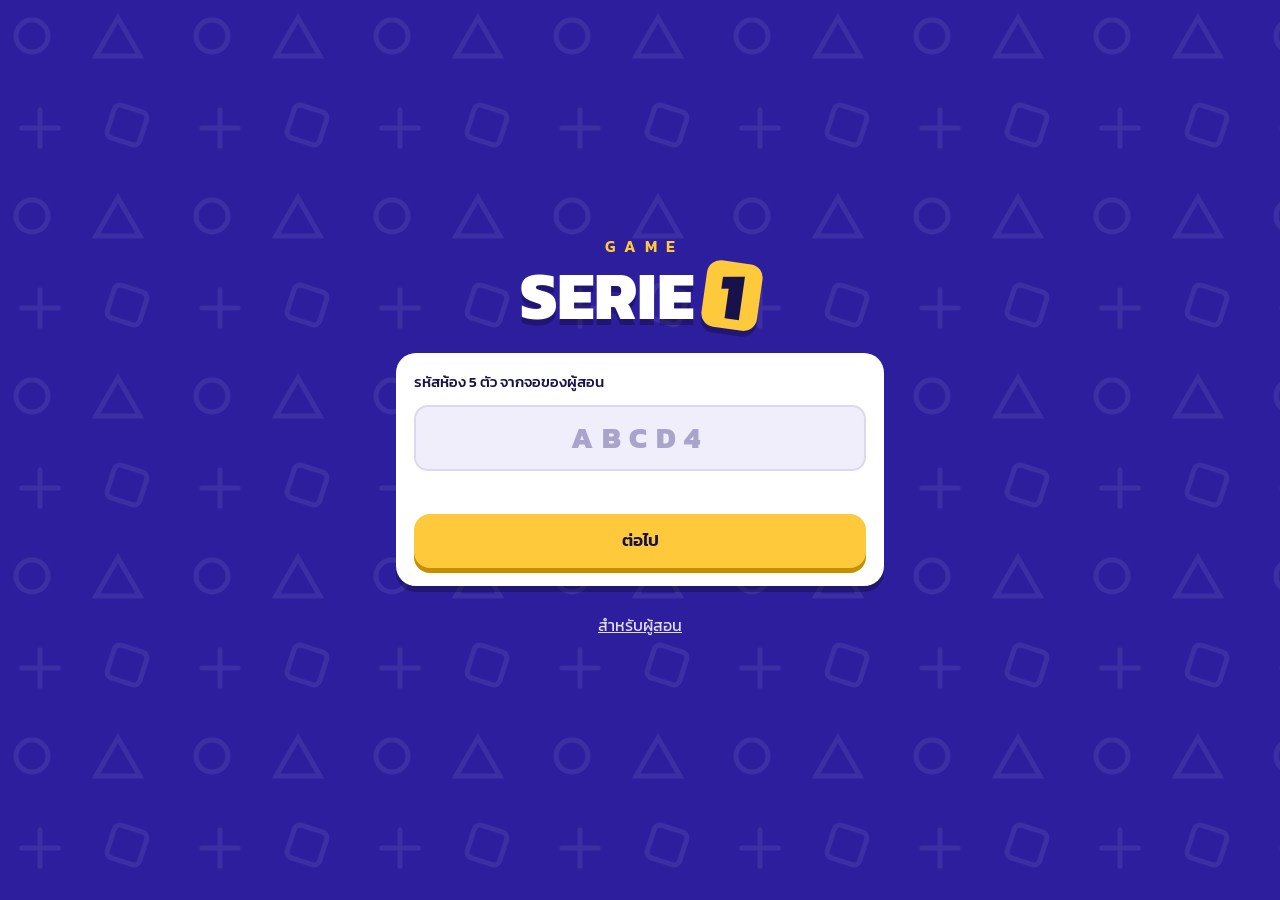
==== commit c2f1f464: "Make activities instructor-led and add unique player identities - Players only join and play: one st" ====
--- a/index.html
+++ b/index.html
@@ -4,7 +4,7 @@
 <meta charset="utf-8">
 <meta name="viewport" content="width=device-width, initial-scale=1, viewport-fit=cover">
 <meta name="theme-color" content="#2d1e9e">
-<title>Game Serie 1 — เกมสะสมแต้มสำหรับงานอบรม</title>
+<title>Game Serie 1</title>
 <meta name="description" content="10 มินิเกมสะสมคะแนนสำหรับกิจกรรมฝึกอบรม เล่นเดี่ยวหรือเล่นเป็นทีมได้บนมือถือ">
 <link rel="manifest" href="manifest.webmanifest">
 <link rel="icon" href="icon.svg" type="image/svg+xml">
--- a/css/style.css
+++ b/css/style.css
@@ -36,7 +36,7 @@
 #app { max-width: 520px; margin: 0 auto; }
 .screen {
   min-height: 100dvh; display: flex; flex-direction: column; gap: 16px;
-  padding: max(16px, env(safe-area-inset-top)) max(16px, env(safe-area-inset-right)) calc(104px + env(safe-area-inset-bottom)) max(16px, env(safe-area-inset-left));
+  padding: max(16px, env(safe-area-inset-top)) max(16px, env(safe-area-inset-right)) calc(32px + env(safe-area-inset-bottom)) max(16px, env(safe-area-inset-left));
 }
 .screen.center { justify-content: center; padding-bottom: 32px; }
 .stack { display: flex; flex-direction: column; gap: 12px; }
@@ -117,8 +117,8 @@
 .hero { display: flex; align-items: center; justify-content: space-between; gap: 12px; }
 .me { display: flex; align-items: center; gap: 12px; min-width: 0; min-height: var(--tap); }
 .me b { display: block; font-size: 1.2rem; line-height: 1.2; }
-.ava { display: grid; place-items: center; flex: none; width: 52px; height: 52px; border-radius: 16px; font-size: 1.7rem; background: var(--paper); box-shadow: 0 4px 0 var(--edge); rotate: -4deg; }
-.ava.sm { width: 36px; height: 36px; border-radius: 10px; font-size: 1.15rem; box-shadow: none; background: var(--soft); rotate: none; }
+.ava { display: grid; place-items: center; flex: none; width: 52px; height: 52px; border-radius: 16px; font-size: 1.7rem; background: var(--c, #fff); box-shadow: 0 4px 0 var(--edge); rotate: -4deg; }
+.ava.sm { width: 36px; height: 36px; border-radius: 10px; font-size: 1.15rem; box-shadow: none; background: var(--c, var(--soft)); rotate: none; }
 .ava.big { width: 68px; height: 68px; font-size: 2.2rem; rotate: 5deg; }
 .total { display: flex; align-items: center; justify-content: space-between; gap: 16px; padding: 14px 18px; border-radius: var(--r); background: var(--yellow); color: var(--ink); box-shadow: 0 6px 0 #c58f00; }
 .total b { display: block; font-size: 2.6rem; font-weight: 800; line-height: 1.05; font-variant-numeric: tabular-nums; }
@@ -332,5 +332,89 @@
 }
 
 #fx { position: fixed; inset: 0; width: 100%; height: 100%; pointer-events: none; z-index: 30; }
-#toast { position: fixed; left: 50%; bottom: calc(96px + env(safe-area-inset-bottom)); translate: -50% 20px; z-index: 40; padding: 10px 20px; border-radius: 14px; background: var(--ink); color: #fff; font-weight: 500; opacity: 0; pointer-events: none; transition: opacity .2s, translate .25s var(--spring); max-width: 90vw; box-shadow: 0 0 0 3px #fff; }
+#toast { position: fixed; left: 50%; bottom: calc(28px + env(safe-area-inset-bottom)); translate: -50% 20px; z-index: 40; padding: 10px 20px; border-radius: 14px; background: var(--ink); color: #fff; font-weight: 500; opacity: 0; pointer-events: none; transition: opacity .2s, translate .25s var(--spring); max-width: 90vw; box-shadow: 0 0 0 3px #fff; }
 #toast.show { opacity: 1; translate: -50% 0; }
+
+/* ================= v3: ผู้สอนคุมจอ ผู้เล่นแค่เล่น ================= */
+.back { align-self: flex-start; min-height: var(--tap); display: flex; align-items: center; font-weight: 500; opacity: .85; }
+.kicker { font-weight: 600; letter-spacing: .03em; color: var(--pink); opacity: 1; }
+.score-pill { display: flex; flex-direction: column; align-items: flex-end; flex: none; padding: 4px 14px; border-radius: 14px; background: var(--yellow); color: var(--ink); box-shadow: 0 4px 0 #c58f00; }
+.score-pill small { font-size: .7rem; line-height: 1.2; }
+.score-pill b { font-size: 1.5rem; font-weight: 800; line-height: 1.1; font-variant-numeric: tabular-nums; }
+#f-msg:empty, #f-polls:empty, #f-games:empty, #f-board:empty, #f-wait:empty, .pl:empty { display: none; }
+#f-games, #f-board { display: flex; flex-direction: column; gap: 12px; }
+
+/* ข้อความจากผู้สอน */
+.announce { padding: 14px 18px; border-radius: var(--r); background: var(--ink); border: 3px solid var(--yellow); }
+.announce small { color: var(--yellow); font-weight: 600; opacity: 1; }
+.announce p { font-size: 1.25rem; font-weight: 600; text-wrap: balance; }
+
+/* เกมเดียวที่ผู้สอนเปิด: การ์ดใหญ่เต็มจอ */
+.games.one { grid-template-columns: 1fr; }
+.games.one .game { min-height: 230px; padding: 22px; }
+.games.one .g-ico { width: 84px; height: 84px; font-size: 3.2rem; border-radius: 22px; }
+.games.one .game b { font-size: 1.7rem; font-weight: 800; }
+.games.one .game small { font-size: .95rem; }
+.games.one .g-best { align-self: flex-start; margin-top: 14px; padding: 8px 22px; border-radius: 14px; background: #fff; color: var(--ink); font-size: 1.05rem; box-shadow: 0 4px 0 var(--edge); }
+.games.one .g-best .stars { color: #f0a800; }
+
+/* หน้ารอ */
+.waiting { display: flex; flex-direction: column; align-items: center; gap: 10px; padding: 48px 8px 16px; text-align: center; }
+.waiting h2 { font-size: 1.7rem; font-weight: 800; }
+.waiting p { opacity: .8; }
+.dots { display: flex; gap: 12px; margin-bottom: 12px; }
+.dots i { width: 22px; height: 22px; border-radius: 7px; background: var(--yellow); }
+.dots i:nth-child(2) { background: var(--pink); } .dots i:nth-child(3) { background: #36b5ff; }
+@media (prefers-reduced-motion: no-preference) {
+  .dots i { animation: hop 1.2s var(--spring) infinite; }
+  .dots i:nth-child(2) { animation-delay: .15s; } .dots i:nth-child(3) { animation-delay: .3s; }
+}
+@keyframes hop { 0%, 60%, 100% { translate: 0 0; rotate: 0deg; } 30% { translate: 0 -18px; rotate: 20deg; } }
+.crowd { display: flex; flex-wrap: wrap; justify-content: center; gap: 6px; margin-top: 18px; max-width: 360px; }
+
+/* การ์ดตัวตน */
+.idn { gap: 14px; }
+.pcard { position: sticky; top: max(8px, env(safe-area-inset-top)); z-index: 3; display: flex; align-items: center; gap: 14px; padding: 12px 16px; border-radius: var(--r); background: var(--ink); border: 3px solid #fff; box-shadow: 0 6px 0 var(--edge); }
+.pcard > span:last-child { display: flex; flex-direction: column; align-items: flex-start; gap: 2px; min-width: 0; }
+.pcard b { font-size: 1.5rem; font-weight: 800; line-height: 1.2; }
+.pcard small { font-size: .9rem; color: var(--yellow); opacity: 1; font-weight: 500; }
+.emojis { display: grid; grid-template-columns: repeat(6, 1fr); gap: 6px; max-height: 232px; overflow-y: auto; padding: 4px; border-radius: 14px; background: var(--soft); overscroll-behavior: contain; }
+.em { aspect-ratio: 1; min-height: 44px; border-radius: 12px; font-size: 1.6rem; background: #fff; border: 3px solid transparent; transition: scale .2s var(--spring); }
+.em[aria-checked=true] { border-color: var(--ink); background: var(--yellow); scale: 1.08; }
+.em:disabled { opacity: .22; filter: grayscale(1); background: none; }
+.swatches { display: grid; grid-template-columns: repeat(8, 1fr); gap: 8px; }
+.swatches button { aspect-ratio: 1; min-width: 0; border-radius: 12px; background: var(--c); border: 3px solid transparent; box-shadow: 0 3px 0 var(--edge); transition: scale .2s var(--spring); }
+.swatches button[aria-checked=true] { border-color: var(--ink); scale: 1.15; }
+.chips { display: flex; flex-wrap: wrap; gap: 8px; }
+.chips button, .chips.ro span { min-height: 44px; display: inline-flex; align-items: center; gap: 6px; padding: 4px 14px; border-radius: 12px; background: var(--soft); font-weight: 500; box-shadow: 0 3px 0 var(--line); }
+.chips button[aria-checked=true] { background: var(--ink); color: #fff; box-shadow: 0 3px 0 #000; }
+.chips.ro span { min-height: 36px; box-shadow: none; }
+.team small { font-size: .7rem; }
+.lbl small { font-weight: 400; margin-left: 6px; }
+
+/* ---------- ผู้สอน ---------- */
+.host-rooms { max-width: 560px; margin: 0 auto; }
+.room-row { display: flex; align-items: center; justify-content: space-between; gap: 12px; width: 100%; padding: 12px 16px; border-radius: 16px; background: #fff; color: var(--ink); text-align: left; box-shadow: 0 5px 0 var(--edge); transition: translate .08s, box-shadow .08s; }
+.room-row:active { translate: 0 4px; box-shadow: 0 1px 0 var(--edge); }
+.room-row b { display: block; font-size: 1.1rem; }
+.room-row i { font-style: normal; font-weight: 800; letter-spacing: .1em; padding: 2px 10px; border-radius: 10px; background: var(--yellow); }
+.pcount { font-size: 1.05rem; } .pcount b { font-size: 1.6rem; font-weight: 800; }
+.card h2 small { display: block; font-weight: 400; margin-top: 2px; }
+.gtoggles { display: grid; grid-template-columns: repeat(auto-fill, minmax(190px, 1fr)); gap: 10px; }
+.gt { display: flex; align-items: center; gap: 10px; min-height: 64px; padding: 8px 12px; border-radius: 14px; text-align: left; background: var(--soft); color: var(--ink2); border: 3px solid transparent; box-shadow: 0 4px 0 var(--line); transition: translate .08s, background-color .15s; }
+.gt:active { translate: 0 3px; }
+.gt .g-ico { width: 40px; height: 40px; margin: 0; font-size: 1.4rem; border-radius: 12px; rotate: none; box-shadow: none; background: #c9c4e6; color: #fff; }
+.gt b { display: block; line-height: 1.2; } .gt small { font-size: .75rem; }
+.gt[aria-pressed=true] { background: var(--a); color: #fff; box-shadow: 0 4px 0 var(--edge); }
+.gt[aria-pressed=true] .g-ico { background: #fff; color: var(--a); }
+.gt[aria-pressed=true]::after { content: 'เปิดอยู่'; margin-left: auto; padding: 2px 8px; border-radius: 8px; background: #fff; color: var(--ink); font-size: .72rem; font-weight: 600; white-space: nowrap; }
+.now { font-size: .9rem; color: var(--ink2); }
+.now .btn { display: inline-flex; min-height: 44px; padding: 0 8px; }
+.switch { display: flex; align-items: center; gap: 14px; min-height: var(--tap); cursor: pointer; }
+.switch input { appearance: none; -webkit-appearance: none; flex: none; width: 56px; height: 32px; margin: 0; border-radius: 99px; background: var(--line); position: relative; transition: background-color .2s; cursor: pointer; }
+.switch input::after { content: ''; position: absolute; top: 4px; left: 4px; width: 24px; height: 24px; border-radius: 50%; background: #fff; transition: translate .25s var(--spring); }
+.switch input:checked { background: var(--green); }
+.switch input:checked::after { translate: 24px 0; }
+.switch small { display: block; }
+.kick { width: 44px; height: 44px; font-size: 1rem; color: var(--red); }
+@media (min-width: 900px) { body.wide .host-rooms { padding-top: 32px; } }
